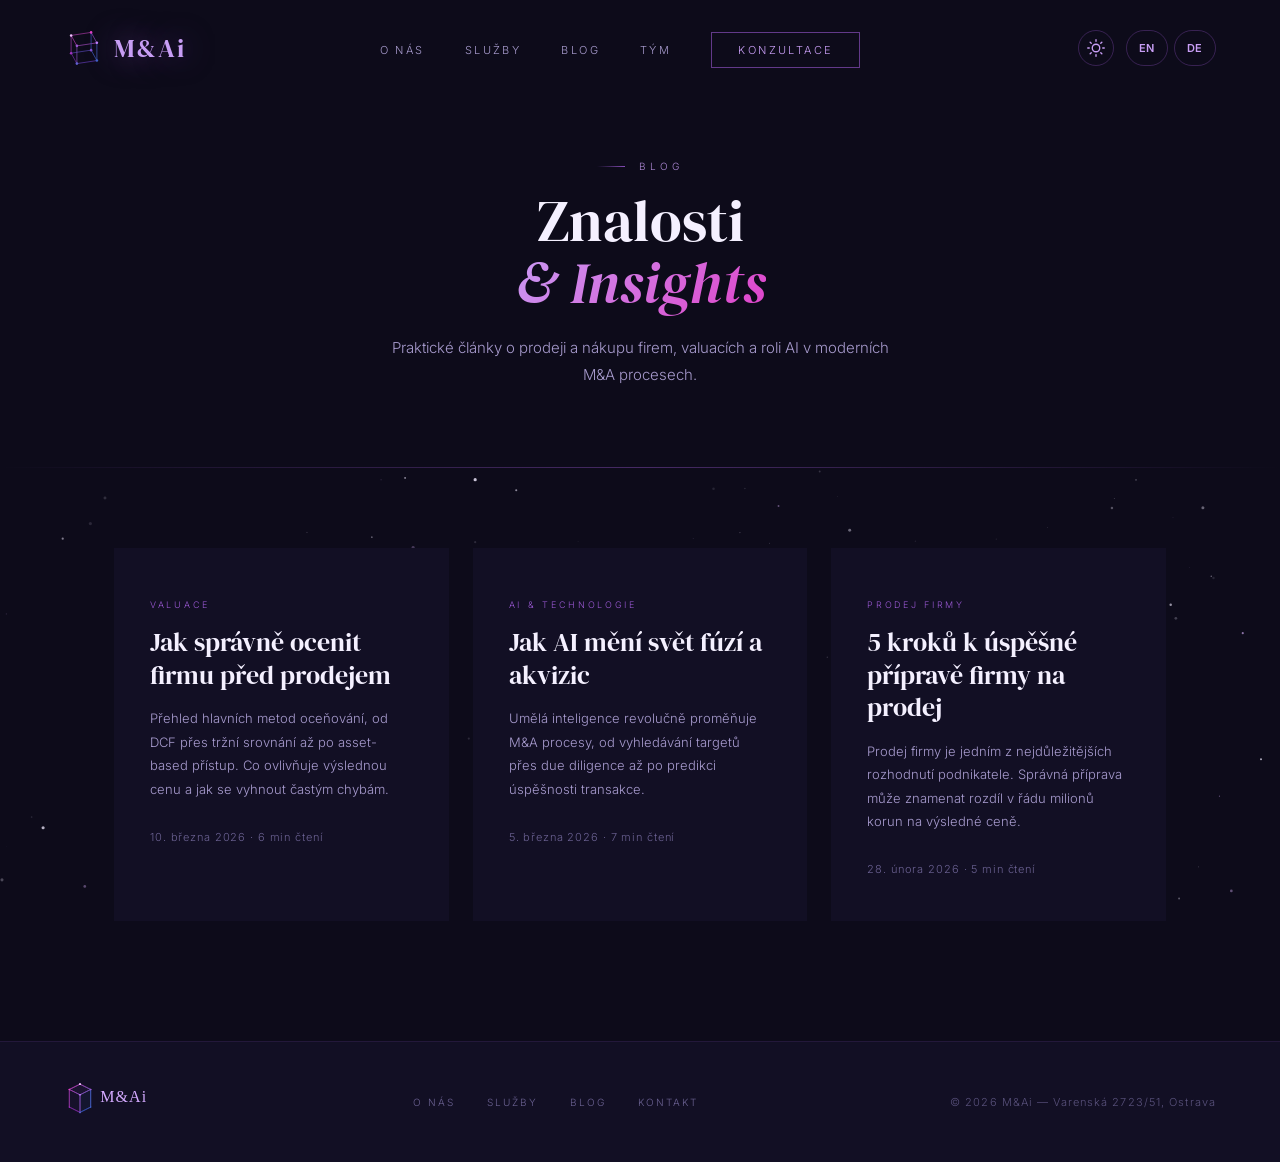
==== blog/index.html @ 6e6c09a4 "Replace fonts: DM Serif Display + Inter instead of Cormorant Garamond + Raleway More professional, c" ====
<!DOCTYPE html>
<html lang="cs">
<head>
<meta charset="UTF-8">
<meta name="viewport" content="width=device-width, initial-scale=1.0">
<title>Blog | M&Ai</title>
<meta name="description" content="Články o fúzích, akvizicích, oceňování firem a využití AI v M&A procesech.">
<link rel="preconnect" href="https://fonts.googleapis.com">
<link rel="preconnect" href="https://fonts.gstatic.com" crossorigin>
<link href="https://fonts.googleapis.com/css2?family=DM+Serif+Display:ital@0;1&family=Inter:wght@300;400;500;600&display=swap" rel="stylesheet">
<link rel="icon" href="../logo/mnai-logo-icon.svg" type="image/svg+xml">
<link rel="stylesheet" href="../css/style.css">
<link rel="stylesheet" href="../css/blog.css">
</head>
<body>

<canvas id="starfield"></canvas>

<!-- NAV -->
<nav id="nav" class="scrolled">
  <a href="../" class="nav-logo"><svg class="logo-cube-3d" width="40" height="40" viewBox="0 0 50 50"></svg><span class="logo-text">M&amp;Ai</span></a>
  <ul class="nav-links">
    <li><a href="../#o-nas">O nás</a></li>
    <li><a href="../#sluzby">Služby</a></li>
    <li><a href="./">Blog</a></li>
    <li><a href="../#tym">Tým</a></li>
    <li><a href="../#kontakt" class="nav-cta">Konzultace</a></li>
  </ul>
  <div class="nav-controls">
    <button class="theme-toggle" id="themeToggle" aria-label="Přepnout světlý/tmavý režim" title="Světlý/tmavý režim">
      <svg id="themeIcon" width="18" height="18" viewBox="0 0 24 24" fill="none" stroke="currentColor" stroke-width="1.8" stroke-linecap="round" stroke-linejoin="round">
        <circle cx="12" cy="12" r="5"/>
        <line x1="12" y1="1" x2="12" y2="3"/>
        <line x1="12" y1="21" x2="12" y2="23"/>
        <line x1="4.22" y1="4.22" x2="5.64" y2="5.64"/>
        <line x1="18.36" y1="18.36" x2="19.78" y2="19.78"/>
        <line x1="1" y1="12" x2="3" y2="12"/>
        <line x1="21" y1="12" x2="23" y2="12"/>
        <line x1="4.22" y1="19.78" x2="5.64" y2="18.36"/>
        <line x1="18.36" y1="5.64" x2="19.78" y2="4.22"/>
      </svg>
    </button>
    <div class="lang-group">
      <a href="../en/" class="lang-toggle" title="English version">EN</a>
      <a href="../de/" class="lang-toggle" title="Deutsche Version">DE</a>
    </div>
  </div>
</nav>

<!-- HERO -->
<section class="blog-hero">
  <div class="section-label" style="justify-content:center;">Blog</div>
  <h1 class="section-title">Znalosti<br><em>& Insights</em></h1>
  <p style="font-size:15px; color:var(--text-dim); margin-top:20px; max-width:500px; margin-left:auto; margin-right:auto; line-height:1.8;">Praktické články o prodeji a nákupu firem, valuacích a roli AI v moderních M&A procesech.</p>
</section>

<!-- ARTICLES GRID -->
<div class="blog-grid">

  <a href="jak-ocenit-firmu.html" class="blog-card">
    <span class="blog-card-tag">Valuace</span>
    <h2 class="blog-card-title">Jak správně ocenit firmu před prodejem</h2>
    <p class="blog-card-excerpt">Přehled hlavních metod oceňování, od DCF přes tržní srovnání až po asset-based přístup. Co ovlivňuje výslednou cenu a jak se vyhnout častým chybám.</p>
    <span class="blog-card-meta">10. března 2026 · 6 min čtení</span>
  </a>

  <a href="ai-v-mergery-a-akvizice.html" class="blog-card">
    <span class="blog-card-tag">AI & Technologie</span>
    <h2 class="blog-card-title">Jak AI mění svět fúzí a akvizic</h2>
    <p class="blog-card-excerpt">Umělá inteligence revolučně proměňuje M&A procesy, od vyhledávání targetů přes due diligence až po predikci úspěšnosti transakce.</p>
    <span class="blog-card-meta">5. března 2026 · 7 min čtení</span>
  </a>

  <a href="priprava-firmy-na-prodej.html" class="blog-card">
    <span class="blog-card-tag">Prodej firmy</span>
    <h2 class="blog-card-title">5 kroků k úspěšné přípravě firmy na prodej</h2>
    <p class="blog-card-excerpt">Prodej firmy je jedním z nejdůležitějších rozhodnutí podnikatele. Správná příprava může znamenat rozdíl v řádu milionů korun na výsledné ceně.</p>
    <span class="blog-card-meta">28. února 2026 · 5 min čtení</span>
  </a>

</div>

<!-- FOOTER -->
<footer>
  <div class="footer-logo"><img src="../logo/mnai-logo-horizontal.svg" alt="M&Ai" height="32"></div>
  <nav class="footer-links">
    <a href="../#o-nas">O nás</a>
    <a href="../#sluzby">Služby</a>
    <a href="./">Blog</a>
    <a href="../#kontakt">Kontakt</a>
  </nav>
  <p class="footer-copy">&copy; 2026 M&Ai — Varenská 2723/51, Ostrava</p>
</footer>

<script src="../js/main.js"></script>
</body>
</html>
---- css/style.css ----
:root {
  --purple-deep:    #0D0B1A;
  --purple-dark:    #120F24;
  --purple-mid:     #1E1640;
  --purple-glow:    #6B3FA0;
  --purple-bright:  #9B59D4;
  --purple-light:   #C89EF5;
  --nebula-pink:    #E040C8;
  --nebula-blue:    #4B8EF5;
  --star-white:     #F4F0FF;
  --text-dim:       rgba(210,195,255,0.78);
  --gold:           #C8A96E;
  --gold-light:     #E2C98A;
}

/* ===================== LIGHT THEME ===================== */
[data-theme="light"] {
  --purple-deep:    #F5F3FA;
  --purple-dark:    #EDE9F5;
  --purple-mid:     #E0D9EE;
  --purple-glow:    #7B4DB5;
  --purple-bright:  #9B59D4;
  --purple-light:   #6B3FA0;
  --nebula-pink:    #C030A8;
  --nebula-blue:    #3A7DE0;
  --star-white:     #1A1528;
  --text-dim:       rgba(30,22,64,0.78);
  --gold:           #A08040;
  --gold-light:     #C09850;
}

[data-theme="light"] #starfield { opacity: 0.08; }
[data-theme="light"] .nebula-hero { opacity: 0.3; }
[data-theme="light"] nav#nav.scrolled {
  background: rgba(245,243,250,0.92);
  border-bottom-color: rgba(155,89,212,0.15);
}
[data-theme="light"] .service-card { background: var(--purple-dark); }
[data-theme="light"] .service-card:hover { background: var(--purple-mid); }
[data-theme="light"] .team-card { background: var(--purple-dark); }
[data-theme="light"] .team-card:hover { background: var(--purple-mid); }
[data-theme="light"] .team-img { filter: none; }
[data-theme="light"] .client-name { color: rgba(30,22,64,0.3); }
[data-theme="light"] .faq-icon { border-color: rgba(107,63,160,0.3); }
[data-theme="light"] .btn-primary { color: #fff; }
[data-theme="light"] .hero-scroll { color: rgba(30,22,64,0.3); }

/* ===================== NAV CONTROLS ===================== */
.nav-controls {
  display: flex;
  align-items: center;
  gap: 12px;
  margin-left: 24px;
}

.theme-toggle, .lang-toggle {
  background: none;
  border: 1px solid rgba(155,89,212,0.3);
  color: var(--purple-light);
  width: 36px;
  height: 36px;
  display: flex;
  align-items: center;
  justify-content: center;
  cursor: pointer;
  border-radius: 50%;
  transition: all 0.3s;
  font-size: 16px;
  padding: 0;
}

.theme-toggle:hover, .lang-toggle:hover {
  background: rgba(155,89,212,0.15);
  border-color: var(--purple-bright);
}

.lang-toggle {
  font-size: 11px;
  font-weight: 600;
  font-family: 'Inter', sans-serif;
  letter-spacing: 0.05em;
  width: auto;
  padding: 0 12px;
  border-radius: 18px;
  text-decoration: none;
}

.lang-group {
  display: flex;
  gap: 6px;
}

* { margin: 0; padding: 0; box-sizing: border-box; }
html { scroll-behavior: smooth; }

body {
  background: var(--purple-deep);
  color: var(--star-white);
  font-family: 'Inter', sans-serif;
  font-weight: 300;
  overflow-x: hidden;
}

/* ===================== STARFIELD CANVAS ===================== */
#starfield {
  position: fixed;
  inset: 0;
  z-index: 0;
  pointer-events: none;
}

/* ===================== NEBULA BACKGROUNDS ===================== */
.nebula-hero {
  position: absolute;
  inset: 0;
  background:
    radial-gradient(ellipse 90% 70% at 65% 40%, rgba(107,63,160,0.35) 0%, transparent 60%),
    radial-gradient(ellipse 50% 50% at 80% 20%, rgba(75,142,245,0.15) 0%, transparent 50%),
    radial-gradient(ellipse 40% 60% at 10% 80%, rgba(224,64,200,0.12) 0%, transparent 55%),
    radial-gradient(ellipse 60% 40% at 30% 10%, rgba(155,89,212,0.1) 0%, transparent 50%);
  animation: nebulaPulse 12s ease-in-out infinite alternate;
}

@keyframes nebulaPulse {
  0%   { opacity: 0.8; transform: scale(1); }
  100% { opacity: 1;   transform: scale(1.04); }
}

/* ===================== NAV ===================== */
nav#nav {
  position: fixed;
  top: 0; width: 100%;
  z-index: 1000;
  padding: 28px 64px;
  display: flex;
  justify-content: space-between;
  align-items: center;
  transition: all 0.5s ease;
}

nav#nav.scrolled {
  background: rgba(13,11,26,0.88);
  backdrop-filter: blur(24px);
  padding: 16px 64px;
  border-bottom: 1px solid rgba(155,89,212,0.2);
}

.nav-logo {
  display: flex;
  align-items: center;
  gap: 10px;
  text-decoration: none;
}

.logo-text {
  font-family: 'DM Serif Display', serif;
  font-size: 26px;
  font-weight: 400;
  color: var(--purple-light);
  letter-spacing: 0.08em;
  text-shadow: 0 0 30px rgba(155,89,212,0.6);
}

.nav-links { display: flex; gap: 40px; list-style: none; }

.nav-links a {
  color: var(--text-dim);
  text-decoration: none;
  font-size: 11px;
  letter-spacing: 0.22em;
  text-transform: uppercase;
  transition: color 0.3s;
}

.nav-links a:hover { color: var(--purple-light); }

.nav-cta {
  border: 1px solid rgba(155,89,212,0.6) !important;
  color: var(--purple-light) !important;
  padding: 10px 26px !important;
  transition: all 0.3s ease !important;
}

.nav-cta:hover {
  background: rgba(155,89,212,0.2) !important;
  border-color: var(--purple-light) !important;
  box-shadow: 0 0 20px rgba(155,89,212,0.3) !important;
  color: var(--star-white) !important;
}

/* ===================== HERO ===================== */
.hero {
  min-height: 100vh;
  display: flex;
  align-items: center;
  justify-content: center;
  text-align: center;
  position: relative;
  overflow: hidden;
  padding: 0 64px;
  z-index: 1;
}

/* Orbiting ring */
.orbit-ring {
  position: absolute;
  border-radius: 50%;
  border: 1px solid rgba(155,89,212,0.15);
  animation: orbit 40s linear infinite;
  pointer-events: none;
}

.orbit-ring::after {
  content: '';
  position: absolute;
  width: 6px; height: 6px;
  background: var(--purple-bright);
  border-radius: 50%;
  box-shadow: 0 0 10px 3px rgba(155,89,212,0.8);
}

.ring-1 {
  width: 600px; height: 600px;
  top: calc(50% - 300px);
  right: -100px;
}

.ring-1::after { top: -3px; left: calc(50% - 3px); }

.ring-2 {
  width: 900px; height: 900px;
  top: calc(50% - 450px);
  right: -250px;
  animation-duration: 65s;
  animation-direction: reverse;
  border-color: rgba(75,142,245,0.08);
}

.ring-2::after {
  background: var(--nebula-blue);
  box-shadow: 0 0 10px 3px rgba(75,142,245,0.8);
  top: calc(50% - 3px);
  right: -3px;
  left: auto;
}

.ring-3 {
  width: 400px; height: 400px;
  top: calc(50% - 200px);
  right: 50px;
  animation-duration: 25s;
  border-color: rgba(224,64,200,0.1);
}

.ring-3::after {
  background: var(--nebula-pink);
  box-shadow: 0 0 8px 2px rgba(224,64,200,0.8);
  bottom: -3px;
  left: calc(50% - 3px);
  top: auto;
}

@keyframes orbit {
  from { transform: rotate(0deg); }
  to   { transform: rotate(360deg); }
}

.hero-content {
  position: relative;
  z-index: 2;
  max-width: 680px;
  animation: fadeUp 1s ease 0.3s both;
}

@keyframes fadeUp {
  from { opacity: 0; transform: translateY(32px); }
  to   { opacity: 1; transform: translateY(0); }
}

.hero-eyebrow {
  font-size: 10px;
  letter-spacing: 0.45em;
  text-transform: uppercase;
  color: var(--purple-light);
  margin-bottom: 32px;
  display: flex;
  align-items: center;
  justify-content: center;
  gap: 16px;
  opacity: 0.9;
}

.hero-title {
  font-family: 'DM Serif Display', serif;
  font-size: clamp(54px, 7.5vw, 100px);
  font-weight: 400;
  line-height: 0.95;
  letter-spacing: -0.01em;
  color: var(--star-white);
  margin-bottom: 20px;
}

.hero-title em {
  font-style: italic;
  background: linear-gradient(135deg, var(--purple-light), var(--nebula-pink));
  -webkit-background-clip: text;
  -webkit-text-fill-color: transparent;
  background-clip: text;
}

.hero-subtitle {
  font-family: 'DM Serif Display', serif;
  font-size: clamp(16px, 2vw, 22px);
  font-style: italic;
  font-weight: 400;
  color: var(--text-dim);
  margin-bottom: 52px;
}

.hero-actions { display: flex; gap: 24px; align-items: center; justify-content: center; }

.btn-primary {
  background: linear-gradient(135deg, var(--purple-glow), var(--nebula-pink) 150%);
  color: var(--star-white);
  padding: 16px 44px;
  font-family: 'Inter', sans-serif;
  font-size: 11px;
  font-weight: 600;
  letter-spacing: 0.25em;
  text-transform: uppercase;
  text-decoration: none;
  position: relative;
  transition: all 0.4s ease;
  box-shadow: 0 0 30px rgba(107,63,160,0.4);
}

.btn-primary:hover {
  box-shadow: 0 0 50px rgba(107,63,160,0.7);
  transform: translateY(-1px);
}

.btn-secondary {
  color: var(--text-dim);
  font-size: 11px;
  letter-spacing: 0.2em;
  text-transform: uppercase;
  text-decoration: none;
  display: flex;
  align-items: center;
  gap: 12px;
  transition: color 0.3s;
}

.btn-secondary::after {
  content: '\2192';
  font-size: 16px;
  transition: transform 0.3s;
}

.btn-secondary:hover { color: var(--purple-light); }
.btn-secondary:hover::after { transform: translateX(4px); }

.hero-scroll {
  position: absolute;
  bottom: 40px; left: 50%;
  transform: translateX(-50%);
  display: flex;
  align-items: center;
  gap: 14px;
  font-size: 10px;
  letter-spacing: 0.3em;
  text-transform: uppercase;
  color: rgba(196,180,255,0.3);
  animation: fadeUp 1s ease 1.2s both;
}

.scroll-line {
  width: 48px; height: 1px;
  background: rgba(155,89,212,0.3);
  position: relative; overflow: hidden;
}

.scroll-line::after {
  content: '';
  position: absolute;
  top: 0; left: -100%;
  width: 100%; height: 100%;
  background: var(--purple-bright);
  animation: scrollLine 2.5s ease 2s infinite;
}

@keyframes scrollLine {
  0%   { left: -100%; }
  50%  { left: 0; }
  100% { left: 100%; }
}

/* ===================== INTRO ===================== */
.intro {
  padding: 100px 64px;
  background: linear-gradient(180deg, var(--purple-dark) 0%, var(--purple-deep) 100%);
  border-top: 1px solid rgba(155,89,212,0.15);
  border-bottom: 1px solid rgba(155,89,212,0.1);
  position: relative;
  z-index: 1;
}

.intro::before {
  content: '';
  position: absolute;
  top: -1px; left: 0; right: 0;
  height: 1px;
  background: linear-gradient(90deg, transparent, rgba(155,89,212,0.6), transparent);
}

.intro-inner {
  max-width: 1180px;
  margin: 0 auto;
  display: grid;
  grid-template-columns: 1fr 1fr;
  gap: 80px;
  align-items: center;
}

.tagline {
  font-family: 'DM Serif Display', serif;
  font-size: 34px;
  font-style: italic;
  font-weight: 400;
  line-height: 1.3;
  background: linear-gradient(135deg, var(--purple-light), var(--star-white));
  -webkit-background-clip: text;
  -webkit-text-fill-color: transparent;
  background-clip: text;
}

.intro-text p {
  font-size: 15px;
  line-height: 1.9;
  color: var(--text-dim);
  margin-bottom: 16px;
}

/* ===================== SECTION LABELS ===================== */
.section-label {
  font-size: 10px;
  letter-spacing: 0.42em;
  text-transform: uppercase;
  color: var(--purple-light);
  margin-bottom: 18px;
  display: flex;
  align-items: center;
  gap: 14px;
  opacity: 0.85;
}

.section-label::before {
  content: '';
  display: block;
  width: 28px; height: 1px;
  background: linear-gradient(90deg, transparent, var(--purple-bright));
}

.section-title {
  font-family: 'DM Serif Display', serif;
  font-size: clamp(34px, 4.5vw, 58px);
  font-weight: 400;
  line-height: 1.08;
  color: var(--star-white);
  margin-bottom: 16px;
}

.section-title em {
  font-style: italic;
  background: linear-gradient(135deg, var(--purple-light), var(--nebula-pink));
  -webkit-background-clip: text;
  -webkit-text-fill-color: transparent;
  background-clip: text;
}

/* ===================== SERVICES ===================== */
.services-wrap {
  padding: 120px 64px;
  background: var(--purple-deep);
  position: relative;
  z-index: 1;
}

.services-wrap::before {
  content: '';
  position: absolute;
  inset: 0;
  background: radial-gradient(ellipse 60% 50% at 50% 50%, rgba(107,63,160,0.07) 0%, transparent 70%);
  pointer-events: none;
}

.services-header { max-width: 1180px; margin: 0 auto 56px; }

.services-grid {
  display: grid;
  grid-template-columns: repeat(2, 1fr);
  gap: 1px;
  background: rgba(155,89,212,0.12);
  max-width: 1180px;
  margin: 0 auto;
}

.service-card {
  background: var(--purple-dark);
  padding: 52px 48px;
  position: relative;
  overflow: hidden;
  transition: background 0.4s;
  cursor: default;
}

.service-card::after {
  content: '';
  position: absolute;
  bottom: 0; left: 0;
  width: 0; height: 2px;
  background: linear-gradient(90deg, var(--purple-glow), var(--nebula-pink));
  transition: width 0.5s ease;
}

.service-card:hover { background: var(--purple-mid); }
.service-card:hover::after { width: 100%; }

.service-glow {
  position: absolute;
  width: 200px; height: 200px;
  border-radius: 50%;
  background: radial-gradient(circle, rgba(107,63,160,0.12) 0%, transparent 70%);
  top: -60px; right: -60px;
  transition: opacity 0.4s;
  opacity: 0;
}

.service-card:hover .service-glow { opacity: 1; }

.service-num {
  font-family: 'DM Serif Display', serif;
  font-size: 80px;
  font-weight: 400;
  color: rgba(155,89,212,0.06);
  position: absolute;
  top: 12px; right: 20px;
  line-height: 1;
  transition: color 0.4s;
}

.service-card:hover .service-num { color: rgba(155,89,212,0.13); }

.service-icon-wrap {
  width: 44px; height: 44px;
  margin-bottom: 28px;
  position: relative;
}

.service-icon-wrap svg { opacity: 0.7; }

.service-title {
  font-family: 'DM Serif Display', serif;
  font-size: 30px;
  font-weight: 400;
  color: var(--star-white);
  margin-bottom: 14px;
}

.service-text {
  font-size: 13px;
  line-height: 1.85;
  color: var(--text-dim);
}

/* ===================== CLIENTS ===================== */
.clients-section {
  padding: 72px 0;
  background: var(--purple-dark);
  border-top: 1px solid rgba(155,89,212,0.1);
  border-bottom: 1px solid rgba(155,89,212,0.1);
  overflow: hidden;
  position: relative;
  z-index: 1;
}

.clients-label {
  text-align: center;
  font-size: 10px;
  letter-spacing: 0.42em;
  text-transform: uppercase;
  color: rgba(196,180,255,0.55);
  margin-bottom: 44px;
}

.clients-wrapper {
  overflow: hidden;
  mask-image: linear-gradient(90deg, transparent, black 12%, black 88%, transparent);
}

.clients-track {
  display: flex;
  gap: 56px;
  align-items: center;
  animation: marquee 28s linear infinite;
  width: max-content;
}

@keyframes marquee {
  from { transform: translateX(0); }
  to   { transform: translateX(-50%); }
}

.client-name {
  font-family: 'DM Serif Display', serif;
  font-size: 20px;
  font-weight: 400;
  color: rgba(196,180,255,0.4);
  white-space: nowrap;
  transition: color 0.3s;
  letter-spacing: 0.04em;
}

.client-dot {
  width: 4px; height: 4px;
  background: rgba(155,89,212,0.25);
  border-radius: 50%;
  flex-shrink: 0;
}

/* ===================== TEAM ===================== */
.team-section {
  padding: 120px 64px;
  background: var(--purple-deep);
  position: relative;
  z-index: 1;
}

.team-section::before {
  content: '';
  position: absolute;
  top: 0; left: 0; right: 0;
  height: 1px;
  background: linear-gradient(90deg, transparent, rgba(155,89,212,0.4), transparent);
}

.team-inner { max-width: 1180px; margin: 0 auto; }

.team-grid {
  display: grid;
  grid-template-columns: repeat(3, 1fr);
  gap: 1px;
  background: rgba(155,89,212,0.1);
  margin-top: 56px;
}

.team-card {
  background: var(--purple-dark);
  padding: 40px;
  position: relative;
  overflow: hidden;
  transition: background 0.3s;
}

.team-card:hover { background: var(--purple-mid); }

.team-card::before {
  content: '';
  position: absolute;
  top: 0; left: 0;
  width: 100%; height: 2px;
  background: linear-gradient(90deg, var(--purple-glow), transparent);
  opacity: 0;
  transition: opacity 0.4s;
}

.team-card:hover::before { opacity: 1; }

.team-img {
  width: 120px; height: 120px;
  border-radius: 50%;
  object-fit: cover;
  object-position: center 20%;
  margin-bottom: 20px;
  border: 1px solid rgba(155,89,212,0.4);
  filter: grayscale(20%);
}

.team-name {
  font-family: 'DM Serif Display', serif;
  font-size: 23px;
  font-weight: 400;
  color: var(--star-white);
  margin-bottom: 10px;
}

.team-bio {
  font-size: 12px;
  line-height: 1.75;
  color: var(--text-dim);
}

/* ===================== BLOG PREVIEW ===================== */
.blog-section {
  padding: 120px 64px;
  background: var(--purple-dark);
  border-top: 1px solid rgba(155,89,212,0.1);
  position: relative;
  z-index: 1;
}

.blog-inner { max-width: 1180px; margin: 0 auto; }

.blog-preview-grid {
  display: grid;
  grid-template-columns: repeat(3, 1fr);
  gap: 24px;
  margin-top: 56px;
}

.blog-preview-card {
  background: var(--purple-deep);
  padding: 36px 32px;
  text-decoration: none;
  color: inherit;
  position: relative;
  overflow: hidden;
  transition: background 0.3s, transform 0.3s;
  display: flex;
  flex-direction: column;
  border: 1px solid rgba(155,89,212,0.08);
}

.blog-preview-card:hover {
  background: var(--purple-mid);
  transform: translateY(-3px);
}

.blog-preview-tag {
  font-size: 9px;
  letter-spacing: 0.3em;
  text-transform: uppercase;
  color: var(--purple-bright);
  margin-bottom: 16px;
}

.blog-preview-title {
  font-family: 'DM Serif Display', serif;
  font-size: 22px;
  font-weight: 400;
  color: var(--star-white);
  margin-bottom: 12px;
  line-height: 1.3;
}

.blog-preview-excerpt {
  font-size: 13px;
  line-height: 1.75;
  color: var(--text-dim);
  flex: 1;
}

.blog-preview-meta {
  font-size: 11px;
  color: rgba(155,89,212,0.5);
  margin-top: 20px;
}

.blog-all-link {
  display: inline-block;
  margin-top: 40px;
  color: var(--purple-light);
  font-size: 11px;
  letter-spacing: 0.2em;
  text-transform: uppercase;
  text-decoration: none;
  transition: color 0.3s;
}

.blog-all-link:hover { color: var(--purple-bright); }

.blog-all-link::after {
  content: ' \2192';
  font-size: 14px;
  transition: transform 0.3s;
}

/* ===================== FAQ ===================== */
.faq-section {
  padding: 120px 64px;
  background: var(--purple-dark);
  border-top: 1px solid rgba(155,89,212,0.1);
  position: relative;
  z-index: 1;
}

.faq-inner { max-width: 900px; margin: 0 auto; }

.faq-item {
  border-bottom: 1px solid rgba(155,89,212,0.15);
  padding: 32px 0;
  cursor: pointer;
}

.faq-q {
  display: flex;
  justify-content: space-between;
  align-items: center;
  gap: 20px;
  font-family: 'DM Serif Display', serif;
  font-size: 23px;
  font-weight: 400;
  color: var(--star-white);
  transition: color 0.3s;
}

.faq-item:hover .faq-q { color: var(--purple-light); }

.faq-icon {
  width: 30px; height: 30px;
  border: 1px solid rgba(155,89,212,0.35);
  display: flex;
  align-items: center;
  justify-content: center;
  font-size: 18px;
  color: var(--purple-light);
  flex-shrink: 0;
  transition: all 0.35s;
}

.faq-item.open .faq-icon {
  background: var(--purple-glow);
  border-color: var(--purple-glow);
  color: var(--star-white);
  transform: rotate(45deg);
  box-shadow: 0 0 16px rgba(107,63,160,0.6);
}

.faq-a {
  font-size: 14px;
  line-height: 1.85;
  color: var(--text-dim);
  max-height: 0;
  overflow: hidden;
  transition: max-height 0.45s ease, padding 0.45s ease;
}

.faq-item.open .faq-a {
  max-height: 200px;
  padding-top: 20px;
}

/* ===================== CONTACT ===================== */
.contact-section {
  padding: 130px 64px;
  background: var(--purple-deep);
  text-align: center;
  position: relative;
  z-index: 1;
  overflow: hidden;
}

.contact-nebula {
  position: absolute;
  inset: 0;
  background:
    radial-gradient(ellipse 70% 60% at 50% 50%, rgba(107,63,160,0.15) 0%, transparent 70%),
    radial-gradient(ellipse 30% 40% at 20% 30%, rgba(75,142,245,0.08) 0%, transparent 50%),
    radial-gradient(ellipse 30% 40% at 80% 70%, rgba(224,64,200,0.08) 0%, transparent 50%);
  pointer-events: none;
}

.contact-inner {
  max-width: 700px;
  margin: 0 auto;
  position: relative;
  z-index: 1;
}

.contact-big {
  font-family: 'DM Serif Display', serif;
  font-size: clamp(44px, 6.5vw, 82px);
  font-weight: 400;
  line-height: 0.98;
  margin-bottom: 32px;
  color: var(--star-white);
}

.contact-big em {
  font-style: italic;
  display: block;
  background: linear-gradient(135deg, var(--purple-light), var(--nebula-pink));
  -webkit-background-clip: text;
  -webkit-text-fill-color: transparent;
  background-clip: text;
}

.contact-info {
  display: flex;
  justify-content: center;
  gap: 48px;
  margin-top: 52px;
  flex-wrap: wrap;
}

.contact-item a {
  color: var(--text-dim);
  text-decoration: none;
  font-size: 13px;
  letter-spacing: 0.1em;
  transition: color 0.3s;
}

.contact-item a:hover { color: var(--purple-light); }

/* ===================== FOOTER ===================== */
footer {
  background: var(--purple-dark);
  border-top: 1px solid rgba(155,89,212,0.12);
  padding: 40px 64px;
  display: flex;
  justify-content: space-between;
  align-items: center;
  flex-wrap: wrap;
  gap: 16px;
  position: relative;
  z-index: 1;
}

.footer-logo {
  font-family: 'DM Serif Display', serif;
  font-size: 24px;
  font-weight: 400;
  color: var(--purple-light);
  text-shadow: 0 0 20px rgba(155,89,212,0.5);
}

.footer-copy {
  font-size: 11px;
  color: rgba(196,180,255,0.4);
  letter-spacing: 0.1em;
}

.footer-links { display: flex; gap: 32px; }

.footer-links a {
  font-size: 10px;
  letter-spacing: 0.2em;
  text-transform: uppercase;
  color: rgba(196,180,255,0.5);
  text-decoration: none;
  transition: color 0.3s;
}

.footer-links a:hover { color: var(--purple-light); }

/* ===================== REVEALS ===================== */
.reveal {
  opacity: 0;
  transform: translateY(28px);
  transition: opacity 0.7s ease, transform 0.7s ease;
}

.reveal.visible { opacity: 1; transform: none; }

/* ===================== RESPONSIVE ===================== */
@media (max-width: 900px) {
  nav#nav, .hero, .intro, .services-wrap, .team-section, .blog-section, .faq-section, .contact-section, footer {
    padding-left: 24px;
    padding-right: 24px;
  }
  nav#nav { padding: 20px 24px; }
  nav#nav.scrolled { padding: 12px 24px; }
  .nav-links { display: none; }
  .hero-title { font-size: 52px; }
  .intro-inner { grid-template-columns: 1fr; gap: 40px; }
  .services-grid { grid-template-columns: 1fr; }
  .team-grid { grid-template-columns: 1fr 1fr; }
  footer { flex-direction: column; text-align: center; }
  .footer-links { justify-content: center; }
  .hero-scroll { left: 24px; }
  .ring-1, .ring-2, .ring-3 { opacity: 0.5; }
  .blog-preview-grid { grid-template-columns: 1fr; }
  .nav-controls { margin-left: 12px; gap: 8px; }
}
---- css/blog.css ----
/* ===================== BLOG LISTING ===================== */
.blog-hero {
  padding: 160px 64px 80px;
  background: var(--purple-deep);
  position: relative;
  z-index: 1;
  text-align: center;
}

.blog-hero::after {
  content: '';
  position: absolute;
  bottom: 0; left: 0; right: 0;
  height: 1px;
  background: linear-gradient(90deg, transparent, rgba(155,89,212,0.4), transparent);
}

.blog-grid {
  max-width: 1180px;
  margin: 0 auto;
  padding: 80px 64px 120px;
  display: grid;
  grid-template-columns: repeat(3, 1fr);
  gap: 24px;
  position: relative;
  z-index: 1;
}

.blog-card {
  background: var(--purple-dark);
  padding: 44px 36px;
  position: relative;
  overflow: hidden;
  transition: background 0.4s;
  text-decoration: none;
  display: block;
}

.blog-card::after {
  content: '';
  position: absolute;
  bottom: 0; left: 0;
  width: 0; height: 2px;
  background: linear-gradient(90deg, var(--purple-glow), var(--nebula-pink));
  transition: width 0.5s ease;
}

.blog-card:hover { background: var(--purple-mid); }
.blog-card:hover::after { width: 100%; }

.blog-card-tag {
  font-size: 9px;
  letter-spacing: 0.3em;
  text-transform: uppercase;
  color: var(--purple-bright);
  margin-bottom: 16px;
  display: inline-block;
}

.blog-card-title {
  font-family: 'DM Serif Display', serif;
  font-size: 26px;
  font-weight: 400;
  color: var(--star-white);
  line-height: 1.25;
  margin-bottom: 16px;
  transition: color 0.3s;
}

.blog-card:hover .blog-card-title { color: var(--purple-light); }

.blog-card-excerpt {
  font-size: 13px;
  line-height: 1.8;
  color: var(--text-dim);
  margin-bottom: 24px;
}

.blog-card-meta {
  font-size: 11px;
  color: rgba(196,180,255,0.5);
  letter-spacing: 0.08em;
}

/* ===================== ARTICLE ===================== */
.article-hero {
  padding: 160px 64px 60px;
  background: var(--purple-deep);
  position: relative;
  z-index: 1;
  text-align: center;
}

.article-hero::after {
  content: '';
  position: absolute;
  bottom: 0; left: 0; right: 0;
  height: 1px;
  background: linear-gradient(90deg, transparent, rgba(155,89,212,0.4), transparent);
}

.article-tag {
  font-size: 10px;
  letter-spacing: 0.4em;
  text-transform: uppercase;
  color: var(--purple-bright);
  margin-bottom: 24px;
  display: inline-block;
}

.article-title {
  font-family: 'DM Serif Display', serif;
  font-size: clamp(32px, 4.5vw, 52px);
  font-weight: 400;
  line-height: 1.12;
  color: var(--star-white);
  max-width: 800px;
  margin: 0 auto 24px;
}

.article-meta {
  font-size: 12px;
  color: rgba(196,180,255,0.55);
  letter-spacing: 0.1em;
}

.article-body {
  max-width: 720px;
  margin: 0 auto;
  padding: 64px;
  position: relative;
  z-index: 1;
}

.article-body h2 {
  font-family: 'DM Serif Display', serif;
  font-size: 32px;
  font-weight: 400;
  color: var(--star-white);
  margin: 48px 0 20px;
  line-height: 1.2;
}

.article-body h3 {
  font-family: 'DM Serif Display', serif;
  font-size: 24px;
  font-weight: 400;
  color: var(--purple-light);
  margin: 36px 0 16px;
  line-height: 1.3;
}

.article-body p {
  font-size: 15px;
  line-height: 1.9;
  color: var(--text-dim);
  margin-bottom: 20px;
}

.article-body ul, .article-body ol {
  padding-left: 24px;
  margin-bottom: 20px;
}

.article-body li {
  font-size: 15px;
  line-height: 1.9;
  color: var(--text-dim);
  margin-bottom: 8px;
}

.article-body strong {
  color: var(--star-white);
  font-weight: 500;
}

.article-body blockquote {
  border-left: 2px solid var(--purple-glow);
  padding: 16px 0 16px 28px;
  margin: 32px 0;
}

.article-body blockquote p {
  font-family: 'DM Serif Display', serif;
  font-size: 22px;
  font-style: italic;
  color: var(--purple-light);
  line-height: 1.5;
}

.article-back {
  display: inline-flex;
  align-items: center;
  gap: 10px;
  color: var(--text-dim);
  text-decoration: none;
  font-size: 11px;
  letter-spacing: 0.2em;
  text-transform: uppercase;
  transition: color 0.3s;
  margin-top: 48px;
}

.article-back::before {
  content: '\2190';
  font-size: 16px;
}

.article-back:hover { color: var(--purple-light); }

.article-cta {
  text-align: center;
  padding: 80px 64px;
  background: var(--purple-dark);
  border-top: 1px solid rgba(155,89,212,0.1);
  position: relative;
  z-index: 1;
}

.article-cta p {
  font-family: 'DM Serif Display', serif;
  font-size: 26px;
  font-weight: 400;
  color: var(--star-white);
  margin-bottom: 28px;
}

/* ===================== RESPONSIVE ===================== */
@media (max-width: 900px) {
  .blog-hero, .article-hero, .article-body, .article-cta {
    padding-left: 24px;
    padding-right: 24px;
  }
  .blog-grid {
    grid-template-columns: 1fr;
    padding-left: 24px;
    padding-right: 24px;
  }
  .article-title { font-size: 32px; }
}
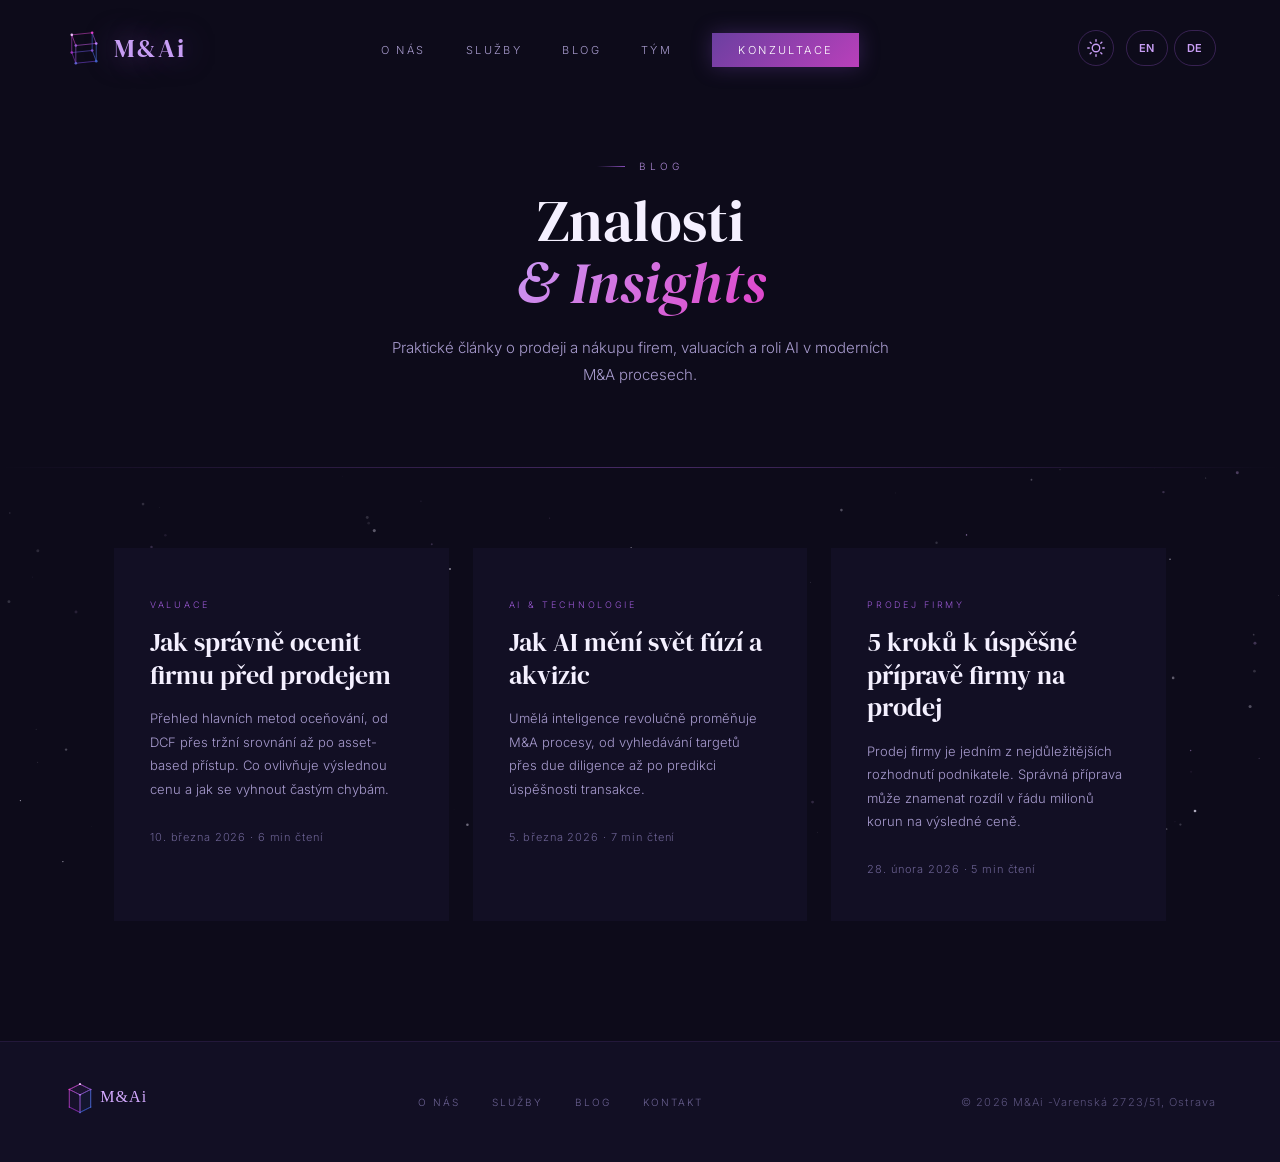
==== commit 3e51dcb7: "Remove em dashes from all public-facing pages Co-Authored-By: Claude Opus 4.6 (1M context) <noreply@" ====
--- a/blog/index.html
+++ b/blog/index.html
@@ -89,7 +89,7 @@
     <a href="./">Blog</a>
     <a href="../#kontakt">Kontakt</a>
   </nav>
-  <p class="footer-copy">&copy; 2026 M&Ai — Varenská 2723/51, Ostrava</p>
+  <p class="footer-copy">&copy; 2026 M&Ai -Varenská 2723/51, Ostrava</p>
 </footer>
 
 <script src="../js/main.js"></script>
--- a/css/style.css
+++ b/css/style.css
@@ -175,17 +175,18 @@
 .nav-links a:hover { color: var(--purple-light); }
 
 .nav-cta {
-  border: 1px solid rgba(155,89,212,0.6) !important;
-  color: var(--purple-light) !important;
+  background: linear-gradient(135deg, var(--purple-glow), var(--nebula-pink) 150%) !important;
+  border: none !important;
+  color: #fff !important;
   padding: 10px 26px !important;
   transition: all 0.3s ease !important;
+  box-shadow: 0 0 20px rgba(107,63,160,0.4);
 }
 
 .nav-cta:hover {
-  background: rgba(155,89,212,0.2) !important;
-  border-color: var(--purple-light) !important;
-  box-shadow: 0 0 20px rgba(155,89,212,0.3) !important;
-  color: var(--star-white) !important;
+  box-shadow: 0 0 30px rgba(107,63,160,0.7), 0 0 60px rgba(224,64,200,0.2) !important;
+  transform: translateY(-1px);
+  color: #fff !important;
 }
 
 /* ===================== HERO ===================== */
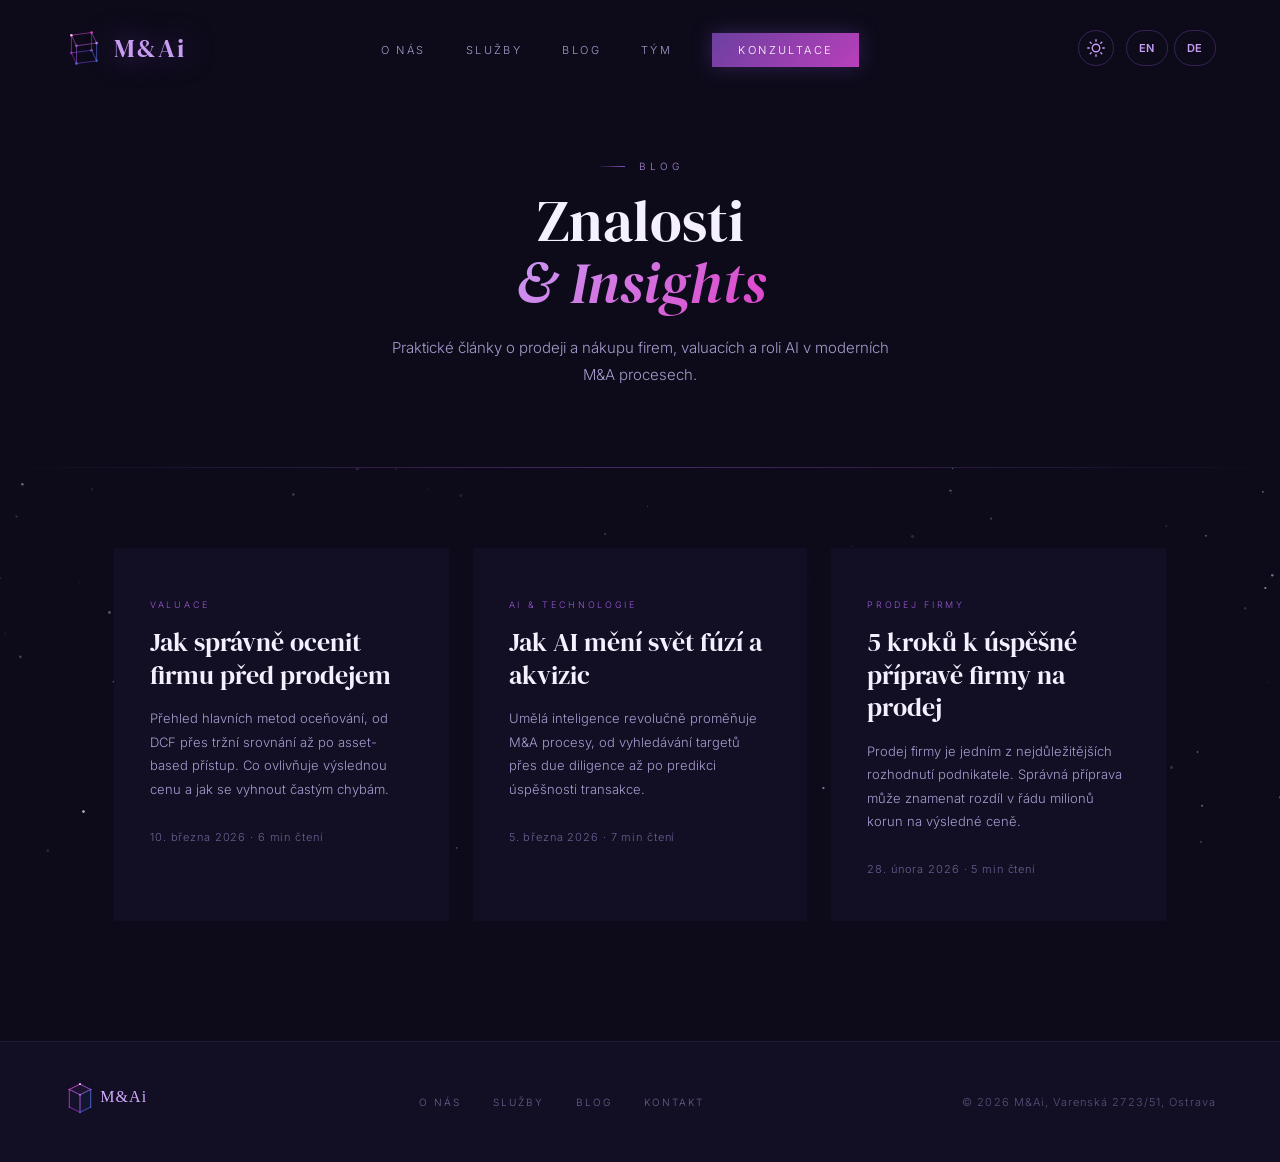
==== commit 90befbf2: "Replace all dashes with commas, colons and other punctuation Co-Authored-By: Claude Opus 4.6 (1M con" ====
--- a/blog/index.html
+++ b/blog/index.html
@@ -89,7 +89,7 @@
     <a href="./">Blog</a>
     <a href="../#kontakt">Kontakt</a>
   </nav>
-  <p class="footer-copy">&copy; 2026 M&Ai -Varenská 2723/51, Ostrava</p>
+  <p class="footer-copy">&copy; 2026 M&Ai, Varenská 2723/51, Ostrava</p>
 </footer>
 
 <script src="../js/main.js"></script>
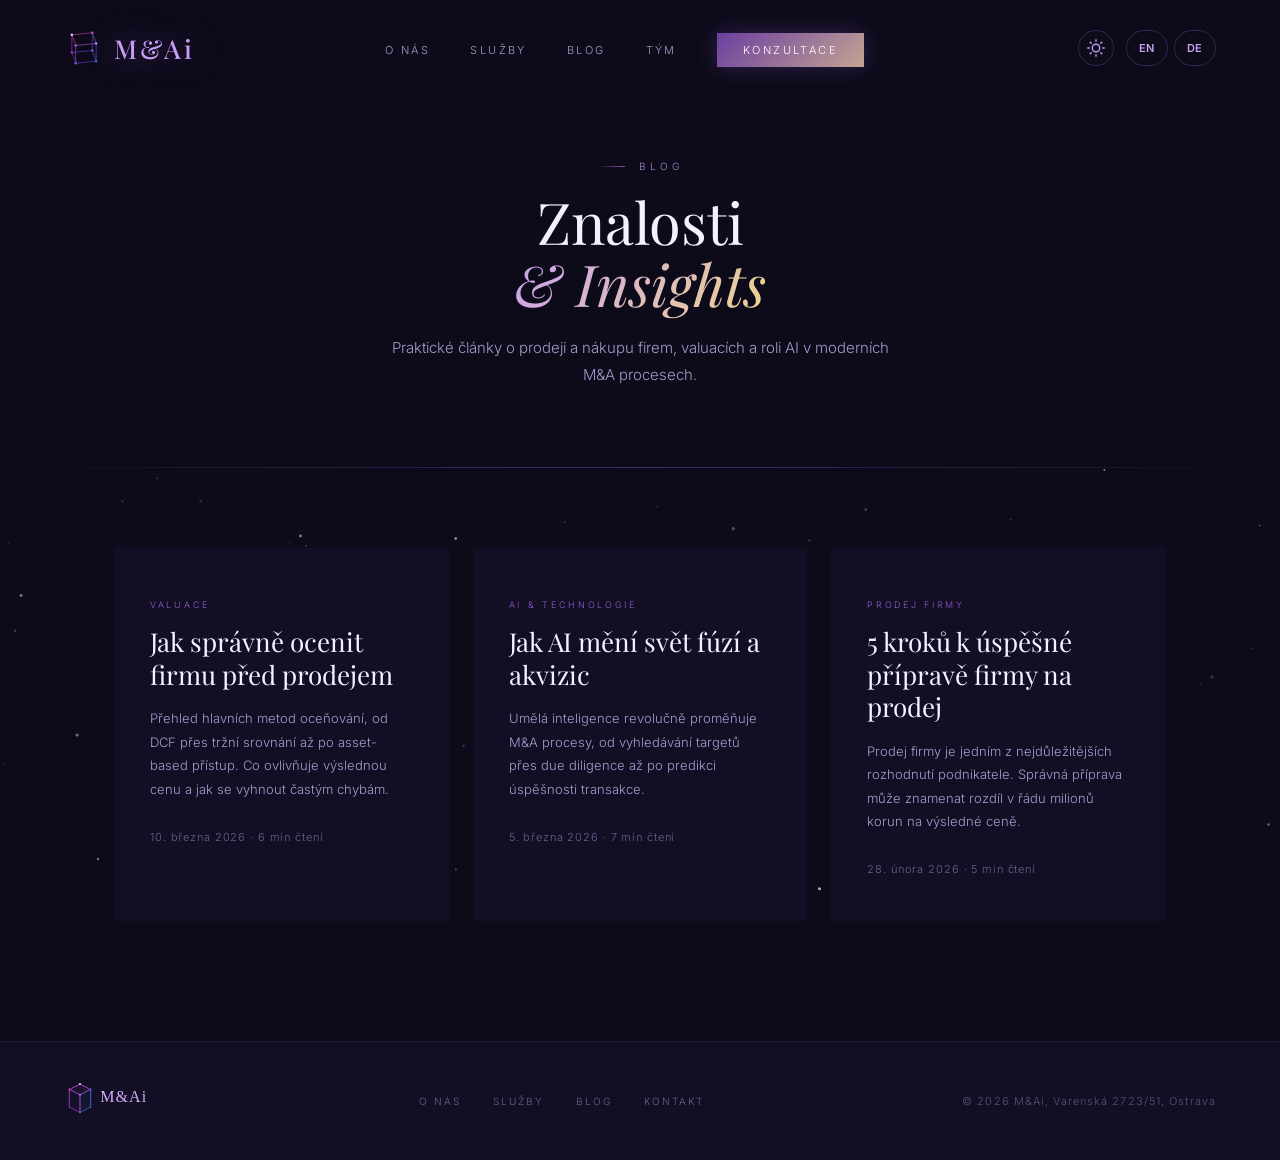
==== commit 3535ef07: "Rebrand: Playfair Display + gold accent for luxury M&A feel - Swap DM Serif Display for Playfair Dis" ====
--- a/blog/index.html
+++ b/blog/index.html
@@ -7,7 +7,7 @@
 <meta name="description" content="Články o fúzích, akvizicích, oceňování firem a využití AI v M&A procesech.">
 <link rel="preconnect" href="https://fonts.googleapis.com">
 <link rel="preconnect" href="https://fonts.gstatic.com" crossorigin>
-<link href="https://fonts.googleapis.com/css2?family=DM+Serif+Display:ital@0;1&family=Inter:wght@300;400;500;600&display=swap" rel="stylesheet">
+<link href="https://fonts.googleapis.com/css2?family=Playfair+Display:ital,wght@0,400;0,500;0,600;1,400&family=Inter:wght@200;300;400;500;600&display=swap" rel="stylesheet">
 <link rel="icon" href="../logo/mnai-logo-icon.svg" type="image/svg+xml">
 <link rel="stylesheet" href="../css/style.css">
 <link rel="stylesheet" href="../css/blog.css">
--- a/css/style.css
+++ b/css/style.css
@@ -5,12 +5,13 @@
   --purple-glow:    #6B3FA0;
   --purple-bright:  #9B59D4;
   --purple-light:   #C89EF5;
-  --nebula-pink:    #E040C8;
+  --nebula-pink:    #F0D58C;
   --nebula-blue:    #4B8EF5;
   --star-white:     #F4F0FF;
   --text-dim:       rgba(210,195,255,0.78);
-  --gold:           #C8A96E;
-  --gold-light:     #E2C98A;
+  --gold:           #D4B36A;
+  --gold-light:     #F0D58C;
+  --gold-bright:    #F5DFA0;
 }
 
 /* ===================== LIGHT THEME ===================== */
@@ -21,12 +22,13 @@
   --purple-glow:    #7B4DB5;
   --purple-bright:  #9B59D4;
   --purple-light:   #6B3FA0;
-  --nebula-pink:    #C030A8;
+  --nebula-pink:    #B8932E;
   --nebula-blue:    #3A7DE0;
   --star-white:     #1A1528;
   --text-dim:       rgba(30,22,64,0.78);
-  --gold:           #A08040;
-  --gold-light:     #C09850;
+  --gold:           #9A7A28;
+  --gold-light:     #B8932E;
+  --gold-bright:    #C9A23A;
 }
 
 [data-theme="light"] #starfield { opacity: 0.08; }
@@ -153,11 +155,11 @@
 }
 
 .logo-text {
-  font-family: 'DM Serif Display', serif;
+  font-family: 'Playfair Display', serif;
   font-size: 26px;
-  font-weight: 400;
+  font-weight: 500;
   color: var(--purple-light);
-  letter-spacing: 0.08em;
+  letter-spacing: 0.12em;
   text-shadow: 0 0 30px rgba(155,89,212,0.6);
 }
 
@@ -292,7 +294,7 @@
 }
 
 .hero-title {
-  font-family: 'DM Serif Display', serif;
+  font-family: 'Playfair Display', serif;
   font-size: clamp(54px, 7.5vw, 100px);
   font-weight: 400;
   line-height: 0.95;
@@ -310,7 +312,7 @@
 }
 
 .hero-subtitle {
-  font-family: 'DM Serif Display', serif;
+  font-family: 'Playfair Display', serif;
   font-size: clamp(16px, 2vw, 22px);
   font-style: italic;
   font-weight: 400;
@@ -424,7 +426,7 @@
 }
 
 .tagline {
-  font-family: 'DM Serif Display', serif;
+  font-family: 'Playfair Display', serif;
   font-size: 34px;
   font-style: italic;
   font-weight: 400;
@@ -463,7 +465,7 @@
 }
 
 .section-title {
-  font-family: 'DM Serif Display', serif;
+  font-family: 'Playfair Display', serif;
   font-size: clamp(34px, 4.5vw, 58px);
   font-weight: 400;
   line-height: 1.08;
@@ -540,7 +542,7 @@
 .service-card:hover .service-glow { opacity: 1; }
 
 .service-num {
-  font-family: 'DM Serif Display', serif;
+  font-family: 'Playfair Display', serif;
   font-size: 80px;
   font-weight: 400;
   color: rgba(155,89,212,0.06);
@@ -561,7 +563,7 @@
 .service-icon-wrap svg { opacity: 0.7; }
 
 .service-title {
-  font-family: 'DM Serif Display', serif;
+  font-family: 'Playfair Display', serif;
   font-size: 30px;
   font-weight: 400;
   color: var(--star-white);
@@ -613,7 +615,7 @@
 }
 
 .client-name {
-  font-family: 'DM Serif Display', serif;
+  font-family: 'Playfair Display', serif;
   font-size: 20px;
   font-weight: 400;
   color: rgba(196,180,255,0.4);
@@ -688,7 +690,7 @@
 }
 
 .team-name {
-  font-family: 'DM Serif Display', serif;
+  font-family: 'Playfair Display', serif;
   font-size: 23px;
   font-weight: 400;
   color: var(--star-white);
@@ -746,7 +748,7 @@
 }
 
 .blog-preview-title {
-  font-family: 'DM Serif Display', serif;
+  font-family: 'Playfair Display', serif;
   font-size: 22px;
   font-weight: 400;
   color: var(--star-white);
@@ -808,7 +810,7 @@
   justify-content: space-between;
   align-items: center;
   gap: 20px;
-  font-family: 'DM Serif Display', serif;
+  font-family: 'Playfair Display', serif;
   font-size: 23px;
   font-weight: 400;
   color: var(--star-white);
@@ -879,7 +881,7 @@
 }
 
 .contact-big {
-  font-family: 'DM Serif Display', serif;
+  font-family: 'Playfair Display', serif;
   font-size: clamp(44px, 6.5vw, 82px);
   font-weight: 400;
   line-height: 0.98;
@@ -929,7 +931,7 @@
 }
 
 .footer-logo {
-  font-family: 'DM Serif Display', serif;
+  font-family: 'Playfair Display', serif;
   font-size: 24px;
   font-weight: 400;
   color: var(--purple-light);
--- a/css/blog.css
+++ b/css/blog.css
@@ -58,7 +58,7 @@
 }
 
 .blog-card-title {
-  font-family: 'DM Serif Display', serif;
+  font-family: 'Playfair Display', serif;
   font-size: 26px;
   font-weight: 400;
   color: var(--star-white);
@@ -109,7 +109,7 @@
 }
 
 .article-title {
-  font-family: 'DM Serif Display', serif;
+  font-family: 'Playfair Display', serif;
   font-size: clamp(32px, 4.5vw, 52px);
   font-weight: 400;
   line-height: 1.12;
@@ -133,7 +133,7 @@
 }
 
 .article-body h2 {
-  font-family: 'DM Serif Display', serif;
+  font-family: 'Playfair Display', serif;
   font-size: 32px;
   font-weight: 400;
   color: var(--star-white);
@@ -142,7 +142,7 @@
 }
 
 .article-body h3 {
-  font-family: 'DM Serif Display', serif;
+  font-family: 'Playfair Display', serif;
   font-size: 24px;
   font-weight: 400;
   color: var(--purple-light);
@@ -181,7 +181,7 @@
 }
 
 .article-body blockquote p {
-  font-family: 'DM Serif Display', serif;
+  font-family: 'Playfair Display', serif;
   font-size: 22px;
   font-style: italic;
   color: var(--purple-light);
@@ -218,7 +218,7 @@
 }
 
 .article-cta p {
-  font-family: 'DM Serif Display', serif;
+  font-family: 'Playfair Display', serif;
   font-size: 26px;
   font-weight: 400;
   color: var(--star-white);
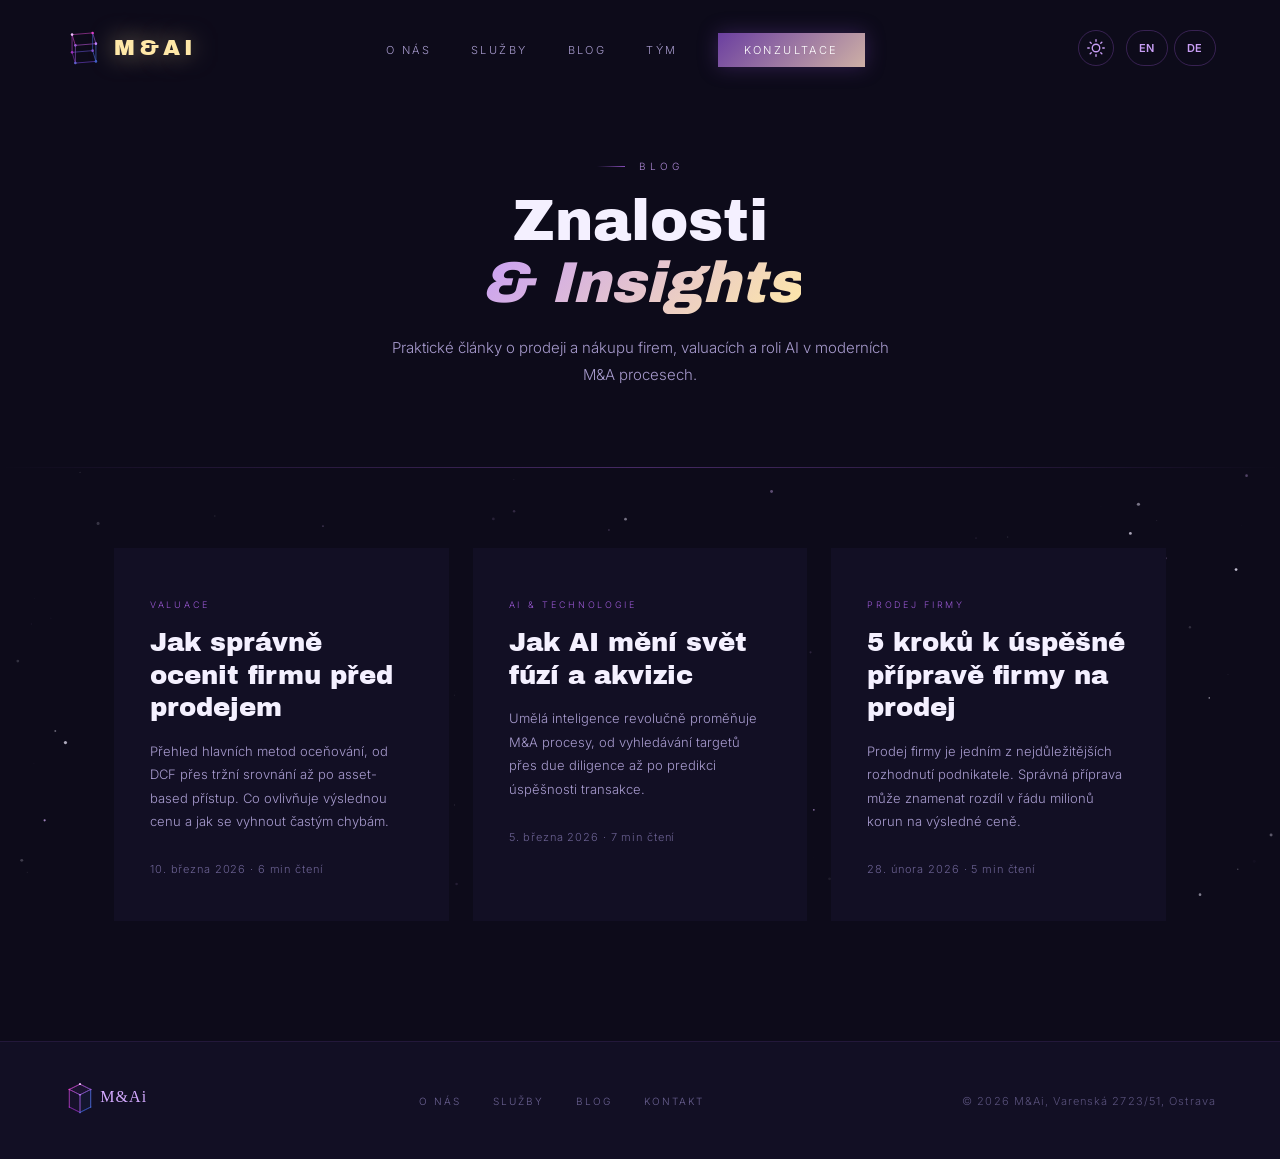
==== commit c3bafe10: "Rebrand v2: Archivo Black + champagne glow gold - Swap Playfair Display for Archivo Black (industria" ====
--- a/blog/index.html
+++ b/blog/index.html
@@ -7,7 +7,7 @@
 <meta name="description" content="Články o fúzích, akvizicích, oceňování firem a využití AI v M&A procesech.">
 <link rel="preconnect" href="https://fonts.googleapis.com">
 <link rel="preconnect" href="https://fonts.gstatic.com" crossorigin>
-<link href="https://fonts.googleapis.com/css2?family=Playfair+Display:ital,wght@0,400;0,500;0,600;1,400&family=Inter:wght@200;300;400;500;600&display=swap" rel="stylesheet">
+<link href="https://fonts.googleapis.com/css2?family=Archivo+Black&family=Inter:wght@200;300;400;500;600&display=swap" rel="stylesheet">
 <link rel="icon" href="../logo/mnai-logo-icon.svg" type="image/svg+xml">
 <link rel="stylesheet" href="../css/style.css">
 <link rel="stylesheet" href="../css/blog.css">
--- a/css/style.css
+++ b/css/style.css
@@ -5,13 +5,14 @@
   --purple-glow:    #6B3FA0;
   --purple-bright:  #9B59D4;
   --purple-light:   #C89EF5;
-  --nebula-pink:    #F0D58C;
+  --nebula-pink:    #FFE8A8;
   --nebula-blue:    #4B8EF5;
   --star-white:     #F4F0FF;
   --text-dim:       rgba(210,195,255,0.78);
-  --gold:           #D4B36A;
-  --gold-light:     #F0D58C;
-  --gold-bright:    #F5DFA0;
+  --gold:           #FFE8A8;
+  --gold-light:     #FFF1C2;
+  --gold-bright:    #FFE8A8;
+  --gold-glow:      rgba(255,232,168,0.55);
 }
 
 /* ===================== LIGHT THEME ===================== */
@@ -22,13 +23,14 @@
   --purple-glow:    #7B4DB5;
   --purple-bright:  #9B59D4;
   --purple-light:   #6B3FA0;
-  --nebula-pink:    #B8932E;
+  --nebula-pink:    #C9A23A;
   --nebula-blue:    #3A7DE0;
   --star-white:     #1A1528;
   --text-dim:       rgba(30,22,64,0.78);
-  --gold:           #9A7A28;
-  --gold-light:     #B8932E;
-  --gold-bright:    #C9A23A;
+  --gold:           #B8932E;
+  --gold-light:     #C9A23A;
+  --gold-bright:    #D9B548;
+  --gold-glow:      rgba(184,147,46,0.4);
 }
 
 [data-theme="light"] #starfield { opacity: 0.08; }
@@ -155,12 +157,13 @@
 }
 
 .logo-text {
-  font-family: 'Playfair Display', serif;
-  font-size: 26px;
-  font-weight: 500;
-  color: var(--purple-light);
-  letter-spacing: 0.12em;
-  text-shadow: 0 0 30px rgba(155,89,212,0.6);
+  font-family: 'Archivo Black', sans-serif;
+  font-size: 22px;
+  font-weight: 400;
+  color: var(--gold);
+  letter-spacing: 0.18em;
+  text-transform: uppercase;
+  text-shadow: 0 0 24px var(--gold-glow);
 }
 
 .nav-links { display: flex; gap: 40px; list-style: none; }
@@ -294,7 +297,7 @@
 }
 
 .hero-title {
-  font-family: 'Playfair Display', serif;
+  font-family: 'Archivo Black', sans-serif;
   font-size: clamp(54px, 7.5vw, 100px);
   font-weight: 400;
   line-height: 0.95;
@@ -312,7 +315,7 @@
 }
 
 .hero-subtitle {
-  font-family: 'Playfair Display', serif;
+  font-family: 'Archivo Black', sans-serif;
   font-size: clamp(16px, 2vw, 22px);
   font-style: italic;
   font-weight: 400;
@@ -426,7 +429,7 @@
 }
 
 .tagline {
-  font-family: 'Playfair Display', serif;
+  font-family: 'Archivo Black', sans-serif;
   font-size: 34px;
   font-style: italic;
   font-weight: 400;
@@ -465,7 +468,7 @@
 }
 
 .section-title {
-  font-family: 'Playfair Display', serif;
+  font-family: 'Archivo Black', sans-serif;
   font-size: clamp(34px, 4.5vw, 58px);
   font-weight: 400;
   line-height: 1.08;
@@ -542,7 +545,7 @@
 .service-card:hover .service-glow { opacity: 1; }
 
 .service-num {
-  font-family: 'Playfair Display', serif;
+  font-family: 'Archivo Black', sans-serif;
   font-size: 80px;
   font-weight: 400;
   color: rgba(155,89,212,0.06);
@@ -563,7 +566,7 @@
 .service-icon-wrap svg { opacity: 0.7; }
 
 .service-title {
-  font-family: 'Playfair Display', serif;
+  font-family: 'Archivo Black', sans-serif;
   font-size: 30px;
   font-weight: 400;
   color: var(--star-white);
@@ -615,7 +618,7 @@
 }
 
 .client-name {
-  font-family: 'Playfair Display', serif;
+  font-family: 'Archivo Black', sans-serif;
   font-size: 20px;
   font-weight: 400;
   color: rgba(196,180,255,0.4);
@@ -690,7 +693,7 @@
 }
 
 .team-name {
-  font-family: 'Playfair Display', serif;
+  font-family: 'Archivo Black', sans-serif;
   font-size: 23px;
   font-weight: 400;
   color: var(--star-white);
@@ -748,7 +751,7 @@
 }
 
 .blog-preview-title {
-  font-family: 'Playfair Display', serif;
+  font-family: 'Archivo Black', sans-serif;
   font-size: 22px;
   font-weight: 400;
   color: var(--star-white);
@@ -810,7 +813,7 @@
   justify-content: space-between;
   align-items: center;
   gap: 20px;
-  font-family: 'Playfair Display', serif;
+  font-family: 'Archivo Black', sans-serif;
   font-size: 23px;
   font-weight: 400;
   color: var(--star-white);
@@ -881,7 +884,7 @@
 }
 
 .contact-big {
-  font-family: 'Playfair Display', serif;
+  font-family: 'Archivo Black', sans-serif;
   font-size: clamp(44px, 6.5vw, 82px);
   font-weight: 400;
   line-height: 0.98;
@@ -931,7 +934,7 @@
 }
 
 .footer-logo {
-  font-family: 'Playfair Display', serif;
+  font-family: 'Archivo Black', sans-serif;
   font-size: 24px;
   font-weight: 400;
   color: var(--purple-light);
--- a/css/blog.css
+++ b/css/blog.css
@@ -58,7 +58,7 @@
 }
 
 .blog-card-title {
-  font-family: 'Playfair Display', serif;
+  font-family: 'Archivo Black', sans-serif;
   font-size: 26px;
   font-weight: 400;
   color: var(--star-white);
@@ -109,7 +109,7 @@
 }
 
 .article-title {
-  font-family: 'Playfair Display', serif;
+  font-family: 'Archivo Black', sans-serif;
   font-size: clamp(32px, 4.5vw, 52px);
   font-weight: 400;
   line-height: 1.12;
@@ -133,7 +133,7 @@
 }
 
 .article-body h2 {
-  font-family: 'Playfair Display', serif;
+  font-family: 'Archivo Black', sans-serif;
   font-size: 32px;
   font-weight: 400;
   color: var(--star-white);
@@ -142,7 +142,7 @@
 }
 
 .article-body h3 {
-  font-family: 'Playfair Display', serif;
+  font-family: 'Archivo Black', sans-serif;
   font-size: 24px;
   font-weight: 400;
   color: var(--purple-light);
@@ -181,7 +181,7 @@
 }
 
 .article-body blockquote p {
-  font-family: 'Playfair Display', serif;
+  font-family: 'Archivo Black', sans-serif;
   font-size: 22px;
   font-style: italic;
   color: var(--purple-light);
@@ -218,7 +218,7 @@
 }
 
 .article-cta p {
-  font-family: 'Playfair Display', serif;
+  font-family: 'Archivo Black', sans-serif;
   font-size: 26px;
   font-weight: 400;
   color: var(--star-white);
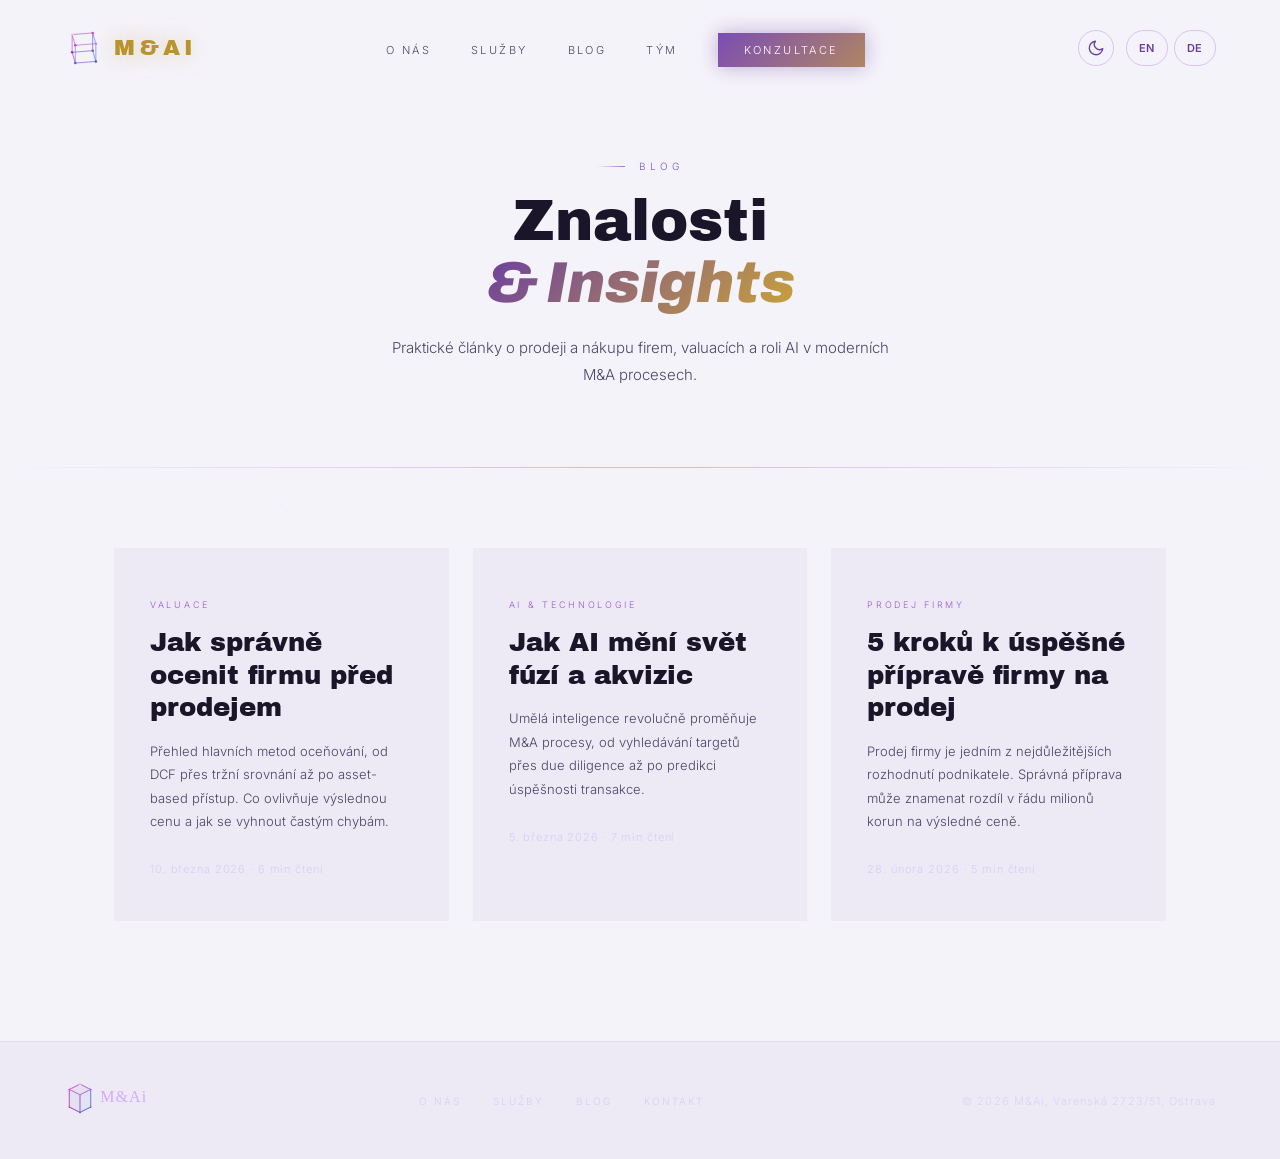
==== commit 787df63d: "Use real Archivo italic for gradient text instead of synthesized italic Root cause: 'Archivo Black' " ====
--- a/blog/index.html
+++ b/blog/index.html
@@ -7,7 +7,7 @@
 <meta name="description" content="Články o fúzích, akvizicích, oceňování firem a využití AI v M&A procesech.">
 <link rel="preconnect" href="https://fonts.googleapis.com">
 <link rel="preconnect" href="https://fonts.gstatic.com" crossorigin>
-<link href="https://fonts.googleapis.com/css2?family=Archivo+Black&family=Inter:wght@200;300;400;500;600&display=swap" rel="stylesheet">
+<link href="https://fonts.googleapis.com/css2?family=Archivo+Black&family=Archivo:ital,wght@1,900&family=Inter:wght@200;300;400;500;600&display=swap" rel="stylesheet">
 <link rel="icon" href="../logo/mnai-logo-icon.svg" type="image/svg+xml">
 <link rel="stylesheet" href="../css/style.css">
 <link rel="stylesheet" href="../css/blog.css">
--- a/css/style.css
+++ b/css/style.css
@@ -307,6 +307,8 @@
 }
 
 .hero-title em {
+  font-family: 'Archivo', sans-serif;
+  font-weight: 900;
   font-style: italic;
   background: linear-gradient(135deg, var(--purple-light), var(--nebula-pink));
   -webkit-background-clip: text;
@@ -429,10 +431,10 @@
 }
 
 .tagline {
-  font-family: 'Archivo Black', sans-serif;
+  font-family: 'Archivo', sans-serif;
   font-size: 34px;
   font-style: italic;
-  font-weight: 400;
+  font-weight: 900;
   line-height: 1.3;
   background: linear-gradient(135deg, var(--purple-light), var(--star-white));
   -webkit-background-clip: text;
@@ -477,6 +479,8 @@
 }
 
 .section-title em {
+  font-family: 'Archivo', sans-serif;
+  font-weight: 900;
   font-style: italic;
   background: linear-gradient(135deg, var(--purple-light), var(--nebula-pink));
   -webkit-background-clip: text;
@@ -893,6 +897,8 @@
 }
 
 .contact-big em {
+  font-family: 'Archivo', sans-serif;
+  font-weight: 900;
   font-style: italic;
   display: block;
   background: linear-gradient(135deg, var(--purple-light), var(--nebula-pink));
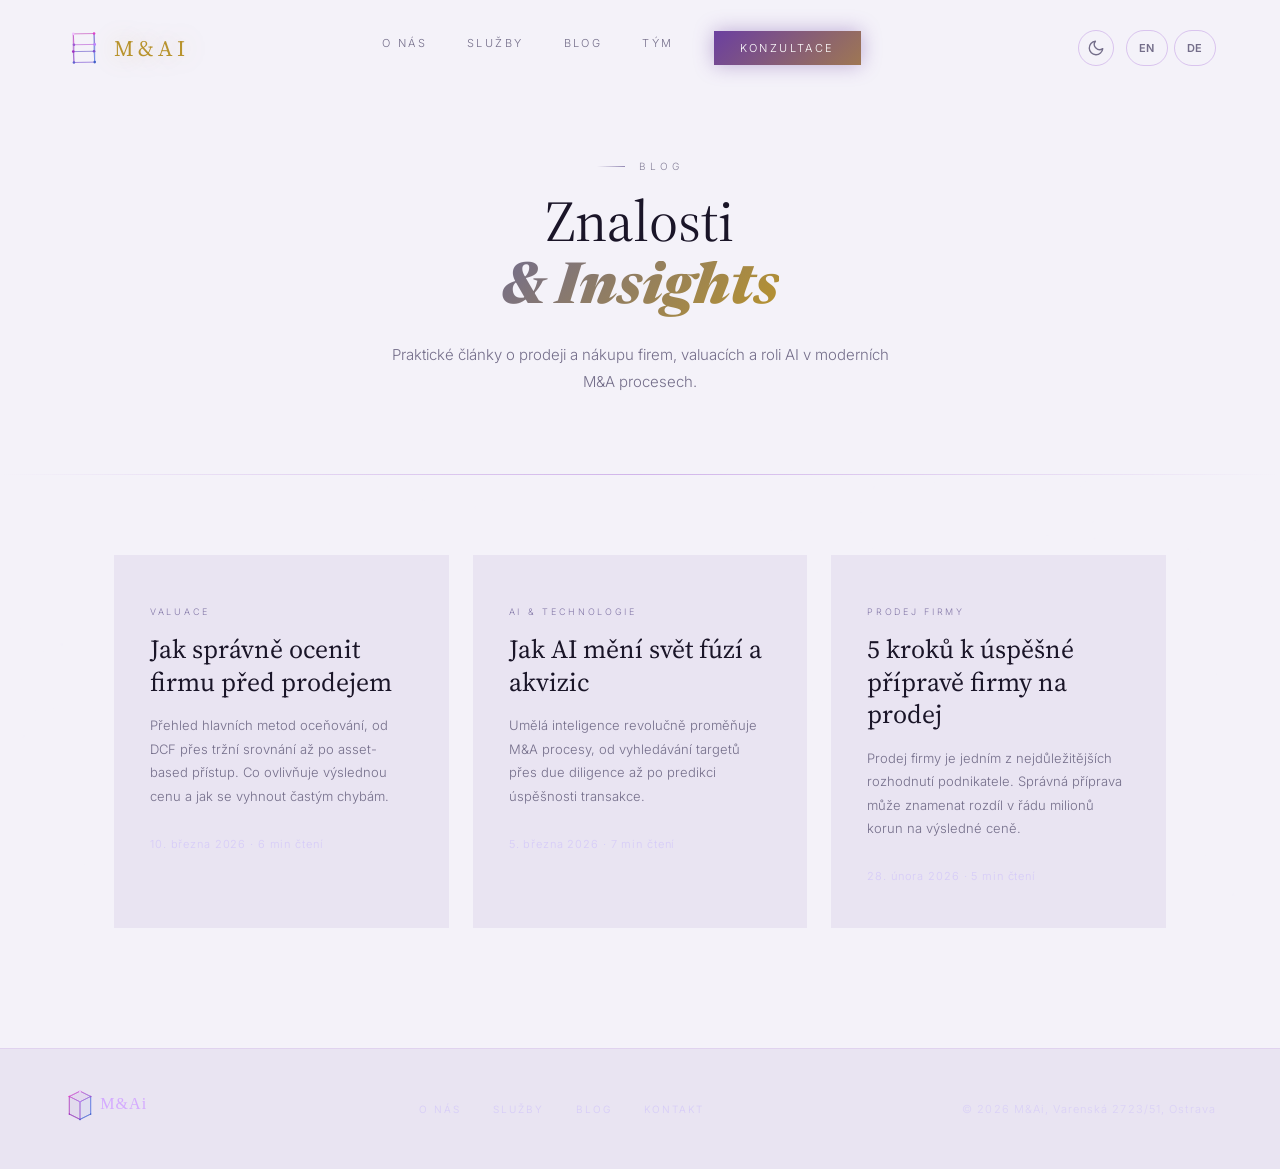
==== commit 267340c4: "Sjednocení webu se sazbou oceňovací zprávy Web, portál a zpráva mají působit jako jedna firma. Palet" ====
--- a/blog/index.html
+++ b/blog/index.html
@@ -7,7 +7,7 @@
 <meta name="description" content="Články o fúzích, akvizicích, oceňování firem a využití AI v M&A procesech.">
 <link rel="preconnect" href="https://fonts.googleapis.com">
 <link rel="preconnect" href="https://fonts.gstatic.com" crossorigin>
-<link href="https://fonts.googleapis.com/css2?family=Archivo+Black&family=Archivo:ital,wght@1,900&family=Inter:wght@200;300;400;500;600&display=swap" rel="stylesheet">
+<link href="https://fonts.googleapis.com/css2?family=Inter:wght@300;400;500;600&family=Newsreader:ital,opsz,wght@0,6..72,300;0,6..72,400;1,6..72,300&family=Source+Serif+4:opsz,wght@8..60,300;8..60,400;8..60,600&display=swap" rel="stylesheet">
 <link rel="icon" href="../logo/mnai-logo-icon.svg" type="image/svg+xml">
 <link rel="stylesheet" href="../css/style.css">
 <link rel="stylesheet" href="../css/blog.css">
--- a/css/style.css
+++ b/css/style.css
@@ -1,36 +1,40 @@
 :root {
-  --purple-deep:    #0D0B1A;
-  --purple-dark:    #120F24;
-  --purple-mid:     #1E1640;
+  /* Paleta odměřená ze Skinners_Oceneni_MAi_v3, titulní strana zprávy. */
+  --purple-deep:    #17112F;
+  --purple-dark:    #1D163F;
+  --purple-mid:     #2A2154;
   --purple-glow:    #6B3FA0;
-  --purple-bright:  #9B59D4;
+  --purple-bright:  #8478A8;
   --purple-light:   #C89EF5;
   --nebula-pink:    #FFE8A8;
   --nebula-blue:    #4B8EF5;
   --star-white:     #F4F0FF;
-  --text-dim:       rgba(210,195,255,0.78);
-  --gold:           #FFE8A8;
-  --gold-light:     #FFF1C2;
+  --text-dim:       rgba(244,240,255,0.72);
+  --gold:           #C8A13A;
+  --gold-light:     #FFE8A8;
   --gold-bright:    #FFE8A8;
-  --gold-glow:      rgba(255,232,168,0.55);
+  --gold-glow:      rgba(200,161,58,0.45);
+  --serif:          'Source Serif 4', Georgia, serif;
+  --serif-text:     'Newsreader', Georgia, serif;
 }
 
 /* ===================== LIGHT THEME ===================== */
 [data-theme="light"] {
-  --purple-deep:    #F5F3FA;
-  --purple-dark:    #EDE9F5;
-  --purple-mid:     #E0D9EE;
-  --purple-glow:    #7B4DB5;
-  --purple-bright:  #9B59D4;
-  --purple-light:   #6B3FA0;
-  --nebula-pink:    #C9A23A;
+  /* Paleta vnitřních stran zprávy. */
+  --purple-deep:    #F4F2F9;
+  --purple-dark:    #E9E4F2;
+  --purple-mid:     #D8CFE8;
+  --purple-glow:    #6B3FA0;
+  --purple-bright:  #8478A8;
+  --purple-light:   #746E8A;
+  --nebula-pink:    #B8932D;
   --nebula-blue:    #3A7DE0;
   --star-white:     #1A1528;
-  --text-dim:       rgba(30,22,64,0.78);
-  --gold:           #B8932E;
-  --gold-light:     #C9A23A;
-  --gold-bright:    #D9B548;
-  --gold-glow:      rgba(184,147,46,0.4);
+  --text-dim:       #746E8A;
+  --gold:           #B8932D;
+  --gold-light:     #C8A13A;
+  --gold-bright:    #C8A13A;
+  --gold-glow:      rgba(184,147,45,0.35);
 }
 
 [data-theme="light"] #starfield { opacity: 0.08; }
@@ -157,7 +161,8 @@
 }
 
 .logo-text {
-  font-family: 'Archivo Black', sans-serif;
+  font-family: var(--serif);
+  font-weight: 600;
   font-size: 22px;
   font-weight: 400;
   color: var(--gold);
@@ -175,11 +180,14 @@
   letter-spacing: 0.22em;
   text-transform: uppercase;
   transition: color 0.3s;
+  white-space: nowrap;
 }
 
 .nav-links a:hover { color: var(--purple-light); }
 
 .nav-cta {
+  display: inline-block;
+  white-space: nowrap;
   background: linear-gradient(135deg, var(--purple-glow), var(--nebula-pink) 150%) !important;
   border: none !important;
   color: #fff !important;
@@ -297,7 +305,8 @@
 }
 
 .hero-title {
-  font-family: 'Archivo Black', sans-serif;
+  font-family: var(--serif);
+  font-weight: 600;
   font-size: clamp(54px, 7.5vw, 100px);
   font-weight: 400;
   line-height: 0.95;
@@ -307,9 +316,12 @@
 }
 
 .hero-title em {
-  font-family: 'Archivo', sans-serif;
-  font-weight: 900;
+  font-family: var(--serif-text);
+  font-weight: 400;
   font-style: italic;
+  /* Kurzíva přesahuje účaří vpravo, bez odsazení ji ořízne background-clip. */
+  display: inline-block;
+  padding-right: 0.06em;
   background: linear-gradient(135deg, var(--purple-light), var(--nebula-pink));
   -webkit-background-clip: text;
   -webkit-text-fill-color: transparent;
@@ -317,7 +329,8 @@
 }
 
 .hero-subtitle {
-  font-family: 'Archivo Black', sans-serif;
+  font-family: var(--serif);
+  font-weight: 600;
   font-size: clamp(16px, 2vw, 22px);
   font-style: italic;
   font-weight: 400;
@@ -431,7 +444,7 @@
 }
 
 .tagline {
-  font-family: 'Archivo', sans-serif;
+  font-family: var(--serif-text);
   font-size: 34px;
   font-style: italic;
   font-weight: 900;
@@ -470,7 +483,8 @@
 }
 
 .section-title {
-  font-family: 'Archivo Black', sans-serif;
+  font-family: var(--serif);
+  font-weight: 600;
   font-size: clamp(34px, 4.5vw, 58px);
   font-weight: 400;
   line-height: 1.08;
@@ -479,7 +493,7 @@
 }
 
 .section-title em {
-  font-family: 'Archivo', sans-serif;
+  font-family: var(--serif-text);
   font-weight: 900;
   font-style: italic;
   background: linear-gradient(135deg, var(--purple-light), var(--nebula-pink));
@@ -549,7 +563,8 @@
 .service-card:hover .service-glow { opacity: 1; }
 
 .service-num {
-  font-family: 'Archivo Black', sans-serif;
+  font-family: var(--serif);
+  font-weight: 600;
   font-size: 80px;
   font-weight: 400;
   color: rgba(155,89,212,0.06);
@@ -570,7 +585,8 @@
 .service-icon-wrap svg { opacity: 0.7; }
 
 .service-title {
-  font-family: 'Archivo Black', sans-serif;
+  font-family: var(--serif);
+  font-weight: 600;
   font-size: 30px;
   font-weight: 400;
   color: var(--star-white);
@@ -622,7 +638,8 @@
 }
 
 .client-name {
-  font-family: 'Archivo Black', sans-serif;
+  font-family: var(--serif);
+  font-weight: 600;
   font-size: 20px;
   font-weight: 400;
   color: rgba(196,180,255,0.4);
@@ -697,7 +714,8 @@
 }
 
 .team-name {
-  font-family: 'Archivo Black', sans-serif;
+  font-family: var(--serif);
+  font-weight: 600;
   font-size: 23px;
   font-weight: 400;
   color: var(--star-white);
@@ -755,7 +773,8 @@
 }
 
 .blog-preview-title {
-  font-family: 'Archivo Black', sans-serif;
+  font-family: var(--serif);
+  font-weight: 600;
   font-size: 22px;
   font-weight: 400;
   color: var(--star-white);
@@ -817,7 +836,8 @@
   justify-content: space-between;
   align-items: center;
   gap: 20px;
-  font-family: 'Archivo Black', sans-serif;
+  font-family: var(--serif);
+  font-weight: 600;
   font-size: 23px;
   font-weight: 400;
   color: var(--star-white);
@@ -888,7 +908,8 @@
 }
 
 .contact-big {
-  font-family: 'Archivo Black', sans-serif;
+  font-family: var(--serif);
+  font-weight: 600;
   font-size: clamp(44px, 6.5vw, 82px);
   font-weight: 400;
   line-height: 0.98;
@@ -897,7 +918,7 @@
 }
 
 .contact-big em {
-  font-family: 'Archivo', sans-serif;
+  font-family: var(--serif-text);
   font-weight: 900;
   font-style: italic;
   display: block;
@@ -940,7 +961,8 @@
 }
 
 .footer-logo {
-  font-family: 'Archivo Black', sans-serif;
+  font-family: var(--serif);
+  font-weight: 600;
   font-size: 24px;
   font-weight: 400;
   color: var(--purple-light);
@@ -976,6 +998,21 @@
 .reveal.visible { opacity: 1; transform: none; }
 
 /* ===================== RESPONSIVE ===================== */
+/* Mezipásmo: odkazy se ještě zobrazují, ale na 40px mezery už místo není. */
+@media (max-width: 1250px) {
+  .nav-links { gap: 22px; }
+  .nav-links a { letter-spacing: 0.14em; }
+  .nav-cta { padding: 9px 16px !important; }
+}
+
+@media (max-width: 1060px) {
+  .nav-links { gap: 14px; margin-left: 18px; }
+  .nav-links a { font-size: 10px; letter-spacing: 0.08em; }
+  .nav-cta { padding: 8px 12px !important; }
+  .logo-text { font-size: 18px; letter-spacing: 0.12em; }
+  .nav-controls { margin-left: 14px; }
+}
+
 @media (max-width: 900px) {
   nav#nav, .hero, .intro, .services-wrap, .team-section, .blog-section, .faq-section, .contact-section, footer {
     padding-left: 24px;
--- a/css/blog.css
+++ b/css/blog.css
@@ -58,7 +58,8 @@
 }
 
 .blog-card-title {
-  font-family: 'Archivo Black', sans-serif;
+  font-family: var(--serif);
+  font-weight: 600;
   font-size: 26px;
   font-weight: 400;
   color: var(--star-white);
@@ -109,7 +110,8 @@
 }
 
 .article-title {
-  font-family: 'Archivo Black', sans-serif;
+  font-family: var(--serif);
+  font-weight: 600;
   font-size: clamp(32px, 4.5vw, 52px);
   font-weight: 400;
   line-height: 1.12;
@@ -133,7 +135,8 @@
 }
 
 .article-body h2 {
-  font-family: 'Archivo Black', sans-serif;
+  font-family: var(--serif);
+  font-weight: 600;
   font-size: 32px;
   font-weight: 400;
   color: var(--star-white);
@@ -142,7 +145,8 @@
 }
 
 .article-body h3 {
-  font-family: 'Archivo Black', sans-serif;
+  font-family: var(--serif);
+  font-weight: 600;
   font-size: 24px;
   font-weight: 400;
   color: var(--purple-light);
@@ -181,7 +185,8 @@
 }
 
 .article-body blockquote p {
-  font-family: 'Archivo Black', sans-serif;
+  font-family: var(--serif);
+  font-weight: 600;
   font-size: 22px;
   font-style: italic;
   color: var(--purple-light);
@@ -218,7 +223,8 @@
 }
 
 .article-cta p {
-  font-family: 'Archivo Black', sans-serif;
+  font-family: var(--serif);
+  font-weight: 600;
   font-size: 26px;
   font-weight: 400;
   color: var(--star-white);
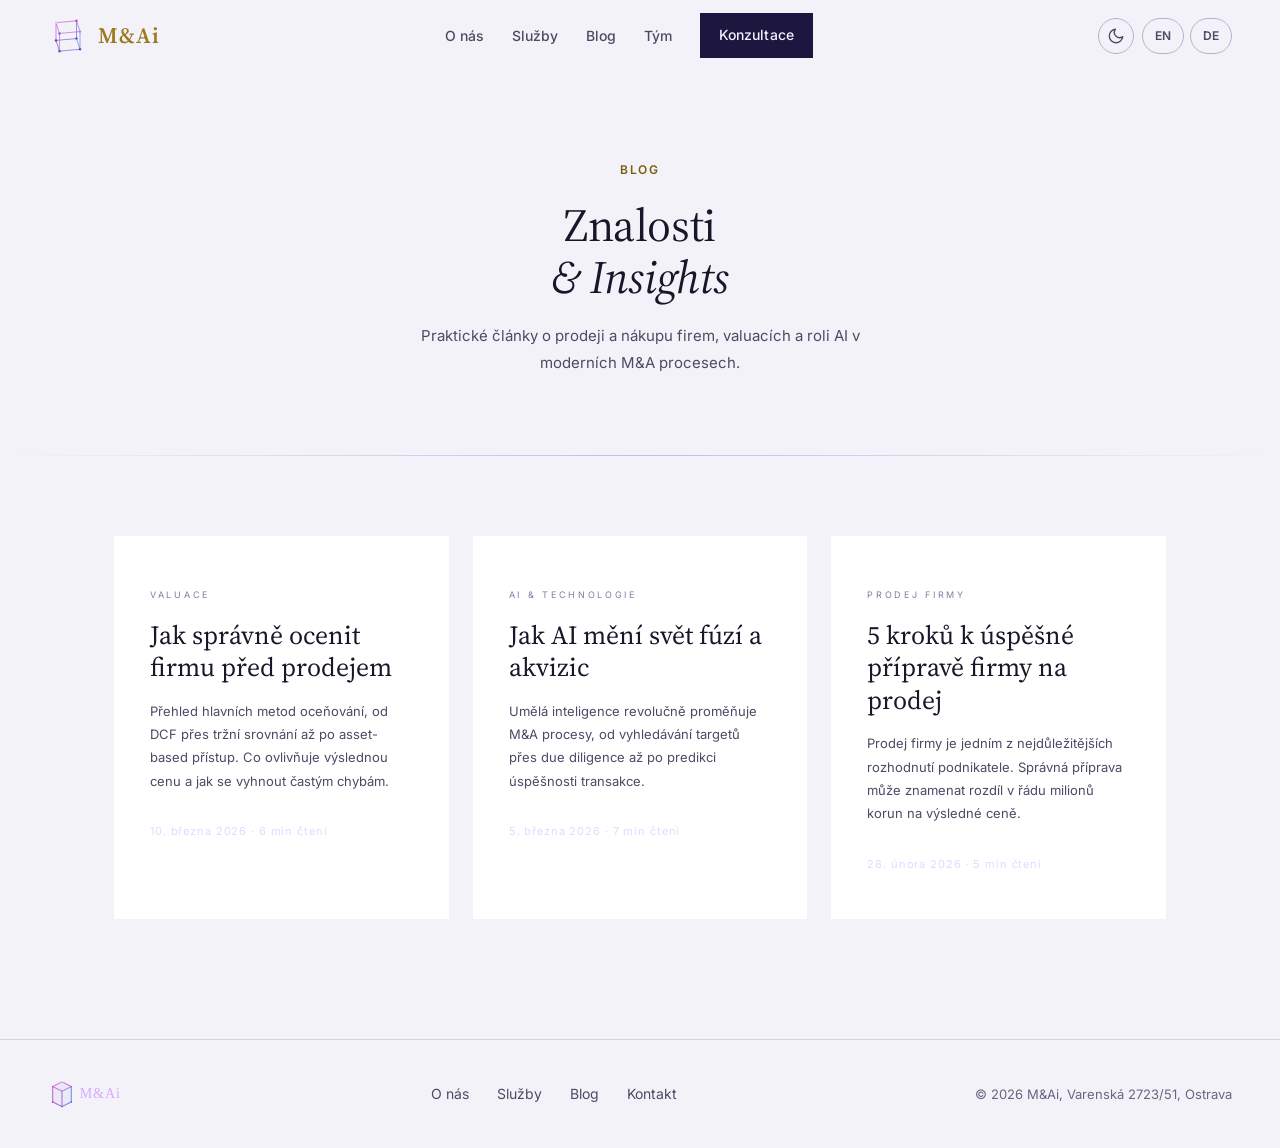
==== commit eb6b595d: "Redesign webu podle taste skillu, obsah podle současné kalkulačky - Pryč dekorace typické pro AI web" ====
--- a/blog/index.html
+++ b/blog/index.html
@@ -3,6 +3,7 @@
 <head>
 <meta charset="UTF-8">
 <meta name="viewport" content="width=device-width, initial-scale=1.0">
+<script>try{var t=localStorage.getItem('theme');document.documentElement.setAttribute('data-theme',t||(matchMedia('(prefers-color-scheme: dark)').matches?'dark':'light'))}catch(e){}</script>
 <title>Blog | M&Ai</title>
 <meta name="description" content="Články o fúzích, akvizicích, oceňování firem a využití AI v M&A procesech.">
 <link rel="preconnect" href="https://fonts.googleapis.com">
--- a/css/style.css
+++ b/css/style.css
@@ -1,1034 +1,681 @@
+/* ==========================================================================
+   M&Ai web. Sazba podle oceňovací zprávy M&Ai v3 (core/report/sazba.py).
+
+   Design read: web poradenství pro prodej firem a oceňovací kalkulačky pro
+   majitele zavedených firem. Klidný, důvěryhodný, editorialní jazyk zprávy.
+   Nastavení: rozvržení 6, pohyb 4, hustota 4.
+
+   Pravidla:
+   - jeden akcent (zlatá z pruhu titulky), ostatní je inkoust a neutrály
+   - rohy ostré všude, kulaté jen ikonová tlačítka (přepínač režimu, jazyk, menu)
+   - zdůraznění v nadpisu = kurzíva téhož písma, bez přechodů a záře
+   - jedno téma na stránku, výchozí podle systému, ruční přepínač zůstává
+   - pohyb jen pro hierarchii a zpětnou vazbu, při prefers-reduced-motion nic
+   ========================================================================== */
+
 :root {
-  /* Paleta odměřená ze Skinners_Oceneni_MAi_v3, titulní strana zprávy. */
-  --purple-deep:    #17112F;
-  --purple-dark:    #1D163F;
-  --purple-mid:     #2A2154;
-  --purple-glow:    #6B3FA0;
-  --purple-bright:  #8478A8;
-  --purple-light:   #C89EF5;
-  --nebula-pink:    #FFE8A8;
-  --nebula-blue:    #4B8EF5;
-  --star-white:     #F4F0FF;
-  --text-dim:       rgba(244,240,255,0.72);
-  --gold:           #C8A13A;
-  --gold-light:     #FFE8A8;
-  --gold-bright:    #FFE8A8;
-  --gold-glow:      rgba(200,161,58,0.45);
-  --serif:          'Source Serif 4', Georgia, serif;
-  --serif-text:     'Newsreader', Georgia, serif;
-}
-
-/* ===================== LIGHT THEME ===================== */
+  /* Tmavý režim, paleta titulní strany zprávy. */
+  --bg:            #17112F;
+  --surface:       #1D163F;
+  --surface-2:     #2A2154;
+  --line:          rgba(216,207,232,0.16);
+  --line-strong:   rgba(216,207,232,0.32);
+  --text:          #F4F0FF;
+  --text-dim:      rgba(244,240,255,0.74);
+  --text-faint:    rgba(244,240,255,0.58);
+  --ink:           #F4F0FF;
+  --accent:        #C8A13A;
+  --accent-text:   #FFE8A8;
+  --lilac:         #C89EF5;
+  --btn-bg:        #C8A13A;
+  --btn-text:      #1D163F;
+  --btn-bg-hover:  #D9B44E;
+  --shadow:        0 24px 60px rgba(8,5,22,0.55);
+
+  --serif:         'Source Serif 4', Georgia, serif;
+  --sans:          'Inter', system-ui, sans-serif;
+
+  /* Staré názvy, používají je anglická, německá a blogová verze. */
+  --purple-deep:   var(--bg);
+  --purple-dark:   var(--surface);
+  --purple-mid:    var(--surface-2);
+  --purple-glow:   #6B3FA0;
+  --purple-bright: #8478A8;
+  --purple-light:  var(--lilac);
+  --nebula-pink:   var(--accent-text);
+  --nebula-blue:   #4B8EF5;
+  --star-white:    var(--text);
+  --gold:          var(--accent);
+  --gold-light:    var(--accent-text);
+  --gold-bright:   var(--accent-text);
+  --gold-glow:     transparent;
+  --serif-text:    var(--serif);
+}
+
+/* Světlý režim, paleta vnitřních stran zprávy. */
 [data-theme="light"] {
-  /* Paleta vnitřních stran zprávy. */
-  --purple-deep:    #F4F2F9;
-  --purple-dark:    #E9E4F2;
-  --purple-mid:     #D8CFE8;
-  --purple-glow:    #6B3FA0;
-  --purple-bright:  #8478A8;
-  --purple-light:   #746E8A;
-  --nebula-pink:    #B8932D;
-  --nebula-blue:    #3A7DE0;
-  --star-white:     #1A1528;
-  --text-dim:       #746E8A;
-  --gold:           #B8932D;
-  --gold-light:     #C8A13A;
-  --gold-bright:    #C8A13A;
-  --gold-glow:      rgba(184,147,45,0.35);
-}
-
-[data-theme="light"] #starfield { opacity: 0.08; }
-[data-theme="light"] .nebula-hero { opacity: 0.3; }
-[data-theme="light"] nav#nav.scrolled {
-  background: rgba(245,243,250,0.92);
-  border-bottom-color: rgba(155,89,212,0.15);
-}
-[data-theme="light"] .service-card { background: var(--purple-dark); }
-[data-theme="light"] .service-card:hover { background: var(--purple-mid); }
-[data-theme="light"] .team-card { background: var(--purple-dark); }
-[data-theme="light"] .team-card:hover { background: var(--purple-mid); }
-[data-theme="light"] .team-img { filter: none; }
-[data-theme="light"] .client-name { color: rgba(30,22,64,0.3); }
-[data-theme="light"] .faq-icon { border-color: rgba(107,63,160,0.3); }
-[data-theme="light"] .btn-primary { color: #fff; }
-[data-theme="light"] .hero-scroll { color: rgba(30,22,64,0.3); }
-
-/* ===================== NAV CONTROLS ===================== */
-.nav-controls {
+  --bg:            #F4F2F9;
+  --surface:       #FFFFFF;
+  --surface-2:     #E9E4F2;
+  --line:          #D8CFE8;
+  --line-strong:   #B9AED0;
+  --text:          #1A1528;
+  --text-dim:      #4F4964;
+  --text-faint:    #6A6482;
+  --ink:           #1D163F;
+  --accent:        #C8A13A;
+  --accent-text:   #7C5E10;
+  --lilac:         #6B3FA0;
+  --btn-bg:        #1D163F;
+  --btn-text:      #F4F0FF;
+  --btn-bg-hover:  #342C57;
+  --shadow:        0 24px 60px rgba(52,44,87,0.18);
+  --purple-glow:   #6B3FA0;
+  --purple-bright: #8478A8;
+}
+
+* { margin: 0; padding: 0; box-sizing: border-box; }
+html { scroll-behavior: smooth; -webkit-text-size-adjust: 100%; }
+@media (prefers-reduced-motion: reduce) { html { scroll-behavior: auto; } }
+
+body {
+  background: var(--bg);
+  color: var(--text);
+  font-family: var(--sans);
+  font-weight: 400;
+  font-size: 16px;
+  line-height: 1.6;
+  overflow-x: hidden;
+}
+
+img { max-width: 100%; height: auto; display: block; }
+a { color: inherit; }
+:focus-visible { outline: 2px solid var(--accent); outline-offset: 3px; }
+
+/* Dekorace z dřívějšího vzhledu (hvězdy, mlhoviny, orbity, čísla karet,
+   výzva ke scrollování) se nevykreslují. Prvky zůstávají v jazykových
+   verzích, proto se skrývají tady, ne mazáním z HTML. */
+#starfield, .nebula-hero, .orbit-ring, .contact-nebula, .service-glow,
+.service-num, .hero-scroll, .client-dot { display: none !important; }
+
+.wrap { max-width: 1296px; margin: 0 auto; padding: 0 48px; }
+
+/* ===================== NAVIGACE ===================== */
+nav#nav {
+  position: fixed;
+  top: 0; left: 0; right: 0;
+  z-index: 100;
+  height: 72px;
+  padding: 0 48px;
   display: flex;
   align-items: center;
-  gap: 12px;
-  margin-left: 24px;
-}
-
-.theme-toggle, .lang-toggle {
+  justify-content: space-between;
+  gap: 24px;
+  background: transparent;
+  border-bottom: 1px solid transparent;
+  transition: background-color 0.3s ease, border-color 0.3s ease;
+}
+nav#nav.scrolled, nav#nav.menu-open {
+  background: color-mix(in srgb, var(--bg) 92%, transparent);
+  -webkit-backdrop-filter: blur(16px);
+  backdrop-filter: blur(16px);
+  border-bottom-color: var(--line);
+}
+
+.nav-logo { display: flex; align-items: center; gap: 10px; text-decoration: none; flex-shrink: 0; }
+.logo-text {
+  font-family: var(--serif);
+  font-weight: 600;
+  font-size: 22px;
+  color: var(--accent);
+  letter-spacing: 0.04em;
+}
+[data-theme="light"] .logo-text { color: #9C7A1F; }
+
+.nav-links { display: flex; align-items: center; gap: 28px; list-style: none; }
+.nav-links a {
+  color: var(--text-dim);
+  text-decoration: none;
+  font-size: 14px;
+  font-weight: 500;
+  white-space: nowrap;
+  transition: color 0.2s ease;
+}
+.nav-links a:hover, .nav-links a[aria-current="page"] { color: var(--text); }
+
+.nav-cta, .btn-primary {
+  display: inline-flex;
+  align-items: center;
+  justify-content: center;
+  gap: 10px;
+  background: var(--btn-bg);
+  color: var(--btn-text) !important;
+  border: 1px solid var(--btn-bg);
+  padding: 12px 22px;
+  font-family: var(--sans);
+  font-size: 14px;
+  font-weight: 600;
+  letter-spacing: 0.01em;
+  text-transform: none;
+  text-decoration: none;
+  white-space: nowrap;
+  cursor: pointer;
+  transition: background-color 0.2s ease, transform 0.15s ease;
+}
+.nav-cta { padding: 10px 18px; }
+.nav-cta:hover, .btn-primary:hover { background: var(--btn-bg-hover); }
+.nav-cta:active, .btn-primary:active, .btn-secondary:active { transform: translateY(1px); }
+
+.btn-secondary {
+  display: inline-flex;
+  align-items: center;
+  gap: 10px;
+  padding: 12px 4px;
+  color: var(--text);
+  font-size: 14px;
+  font-weight: 600;
+  text-decoration: none;
+  white-space: nowrap;
+  border-bottom: 1px solid var(--line-strong);
+  transition: border-color 0.2s ease;
+}
+.btn-secondary::after { content: '\2192'; transition: transform 0.2s ease; }
+.btn-secondary:hover { border-bottom-color: var(--accent); }
+.btn-secondary:hover::after { transform: translateX(3px); }
+
+.nav-controls { display: flex; align-items: center; gap: 8px; flex-shrink: 0; }
+.theme-toggle, .lang-toggle, .menu-toggle {
   background: none;
-  border: 1px solid rgba(155,89,212,0.3);
-  color: var(--purple-light);
-  width: 36px;
-  height: 36px;
-  display: flex;
+  border: 1px solid var(--line-strong);
+  color: var(--text-dim);
+  width: 36px; height: 36px;
+  display: inline-flex;
   align-items: center;
   justify-content: center;
   cursor: pointer;
   border-radius: 50%;
-  transition: all 0.3s;
-  font-size: 16px;
+  font-size: 18px;
   padding: 0;
-}
-
-.theme-toggle:hover, .lang-toggle:hover {
-  background: rgba(155,89,212,0.15);
-  border-color: var(--purple-bright);
-}
-
+  transition: border-color 0.2s ease, color 0.2s ease;
+}
+.theme-toggle:hover, .lang-toggle:hover, .menu-toggle:hover { border-color: var(--accent); color: var(--text); }
 .lang-toggle {
-  font-size: 11px;
+  font-size: 12px;
   font-weight: 600;
-  font-family: 'Inter', sans-serif;
-  letter-spacing: 0.05em;
+  font-family: var(--sans);
   width: auto;
   padding: 0 12px;
   border-radius: 18px;
   text-decoration: none;
 }
-
-.lang-group {
-  display: flex;
-  gap: 6px;
-}
-
-* { margin: 0; padding: 0; box-sizing: border-box; }
-html { scroll-behavior: smooth; }
-
-body {
-  background: var(--purple-deep);
-  color: var(--star-white);
-  font-family: 'Inter', sans-serif;
-  font-weight: 300;
-  overflow-x: hidden;
-}
-
-/* ===================== STARFIELD CANVAS ===================== */
-#starfield {
-  position: fixed;
-  inset: 0;
-  z-index: 0;
-  pointer-events: none;
-}
-
-/* ===================== NEBULA BACKGROUNDS ===================== */
-.nebula-hero {
-  position: absolute;
-  inset: 0;
-  background:
-    radial-gradient(ellipse 90% 70% at 65% 40%, rgba(107,63,160,0.35) 0%, transparent 60%),
-    radial-gradient(ellipse 50% 50% at 80% 20%, rgba(75,142,245,0.15) 0%, transparent 50%),
-    radial-gradient(ellipse 40% 60% at 10% 80%, rgba(224,64,200,0.12) 0%, transparent 55%),
-    radial-gradient(ellipse 60% 40% at 30% 10%, rgba(155,89,212,0.1) 0%, transparent 50%);
-  animation: nebulaPulse 12s ease-in-out infinite alternate;
-}
-
-@keyframes nebulaPulse {
-  0%   { opacity: 0.8; transform: scale(1); }
-  100% { opacity: 1;   transform: scale(1.04); }
-}
-
-/* ===================== NAV ===================== */
-nav#nav {
-  position: fixed;
-  top: 0; width: 100%;
-  z-index: 1000;
-  padding: 28px 64px;
-  display: flex;
-  justify-content: space-between;
-  align-items: center;
-  transition: all 0.5s ease;
-}
-
-nav#nav.scrolled {
-  background: rgba(13,11,26,0.88);
-  backdrop-filter: blur(24px);
-  padding: 16px 64px;
-  border-bottom: 1px solid rgba(155,89,212,0.2);
-}
-
-.nav-logo {
-  display: flex;
-  align-items: center;
-  gap: 10px;
-  text-decoration: none;
-}
-
-.logo-text {
-  font-family: var(--serif);
-  font-weight: 600;
-  font-size: 22px;
-  font-weight: 400;
-  color: var(--gold);
-  letter-spacing: 0.18em;
-  text-transform: uppercase;
-  text-shadow: 0 0 24px var(--gold-glow);
-}
-
-.nav-links { display: flex; gap: 40px; list-style: none; }
-
-.nav-links a {
-  color: var(--text-dim);
-  text-decoration: none;
-  font-size: 11px;
-  letter-spacing: 0.22em;
-  text-transform: uppercase;
-  transition: color 0.3s;
-  white-space: nowrap;
-}
-
-.nav-links a:hover { color: var(--purple-light); }
-
-.nav-cta {
-  display: inline-block;
-  white-space: nowrap;
-  background: linear-gradient(135deg, var(--purple-glow), var(--nebula-pink) 150%) !important;
-  border: none !important;
-  color: #fff !important;
-  padding: 10px 26px !important;
-  transition: all 0.3s ease !important;
-  box-shadow: 0 0 20px rgba(107,63,160,0.4);
-}
-
-.nav-cta:hover {
-  box-shadow: 0 0 30px rgba(107,63,160,0.7), 0 0 60px rgba(224,64,200,0.2) !important;
-  transform: translateY(-1px);
-  color: #fff !important;
-}
+.lang-group { display: flex; gap: 6px; }
+.menu-toggle { display: none; }
 
 /* ===================== HERO ===================== */
 .hero {
-  min-height: 100vh;
+  position: relative;
+  min-height: min(100dvh, 940px);
+  padding: 120px 48px 72px;
+  display: grid;
+  grid-template-columns: minmax(0, 1fr) minmax(0, 1fr);
+  align-items: center;
+  gap: 56px;
+  max-width: 1296px;
+  margin: 0 auto;
+}
+.hero-content { position: relative; max-width: 600px; animation: vstup 0.7s cubic-bezier(0.16,1,0.3,1) both; }
+
+.hero-eyebrow, .section-label {
+  font-size: 12px;
+  font-weight: 600;
+  letter-spacing: 0.16em;
+  text-transform: uppercase;
+  color: var(--accent-text);
+  margin-bottom: 20px;
+}
+.hero-title {
+  font-family: var(--serif);
+  font-weight: 400;
+  font-size: clamp(40px, 5vw, 64px);
+  line-height: 1.08;
+  letter-spacing: -0.015em;
+  color: var(--text);
+  margin-bottom: 24px;
+}
+.hero-title em, .section-title em, .contact-big em {
+  font-style: italic;
+  font-family: var(--serif);
+  font-weight: 400;
+  color: inherit;
+  background: none;
+  -webkit-text-fill-color: currentColor;
+  padding-bottom: 2px;
+}
+.hero-subtitle {
+  font-size: 18px;
+  line-height: 1.6;
+  color: var(--text-dim);
+  max-width: 34em;
+  margin-bottom: 36px;
+  font-style: normal;
+  font-family: var(--sans);
+}
+.hero-actions { display: flex; gap: 28px; align-items: center; flex-wrap: wrap; }
+
+/* Vizuál hero: skutečné stránky oceňovací zprávy. */
+.hero-visual {
+  position: relative;
+  aspect-ratio: 1 / 1;
+  width: 100%;
+  max-width: 600px;
+  justify-self: end;
+  animation: vstup 0.9s cubic-bezier(0.16,1,0.3,1) 0.1s both;
+}
+.hero-visual img {
+  position: absolute;
+  width: 66%;
+  height: auto;
+  box-shadow: var(--shadow);
+  border: 1px solid var(--line);
+}
+.hero-visual .vzadu { top: 0; right: 0; }
+.hero-visual .vpredu { bottom: 4%; left: 0; width: 80%; }
+
+@keyframes vstup {
+  from { opacity: 0; transform: translateY(18px); }
+  to   { opacity: 1; transform: none; }
+}
+
+/* ===================== SEKCE OBECNĚ ===================== */
+section, .services-wrap { position: relative; }
+.sekce { padding: 112px 0; }
+.sekce + .sekce { border-top: 1px solid var(--line); }
+.sekce.tonovana { background: var(--surface-2); border-top: 0; }
+[data-theme="light"] .sekce.tonovana { background: #EDE8F5; }
+
+.section-title {
+  font-family: var(--serif);
+  font-weight: 400;
+  font-size: clamp(32px, 3.6vw, 46px);
+  line-height: 1.12;
+  letter-spacing: -0.01em;
+  color: var(--text);
+  margin-bottom: 20px;
+}
+.perex {
+  font-size: 18px;
+  line-height: 1.65;
+  color: var(--text-dim);
+  max-width: 62ch;
+}
+
+/* ===================== DŮVĚRA (pod hero) ===================== */
+.duvera { padding: 40px 0 56px; border-top: 1px solid var(--line); }
+.duvera p {
+  font-size: 13px;
+  color: var(--text-faint);
+  margin-bottom: 18px;
+}
+.duvera ul {
+  list-style: none;
   display: flex;
-  align-items: center;
-  justify-content: center;
-  text-align: center;
-  position: relative;
-  overflow: hidden;
-  padding: 0 64px;
-  z-index: 1;
-}
-
-/* Orbiting ring */
-.orbit-ring {
-  position: absolute;
-  border-radius: 50%;
-  border: 1px solid rgba(155,89,212,0.15);
-  animation: orbit 40s linear infinite;
-  pointer-events: none;
-}
-
-.orbit-ring::after {
-  content: '';
-  position: absolute;
-  width: 6px; height: 6px;
-  background: var(--purple-bright);
-  border-radius: 50%;
-  box-shadow: 0 0 10px 3px rgba(155,89,212,0.8);
-}
-
-.ring-1 {
-  width: 600px; height: 600px;
-  top: calc(50% - 300px);
-  right: -100px;
-}
-
-.ring-1::after { top: -3px; left: calc(50% - 3px); }
-
-.ring-2 {
-  width: 900px; height: 900px;
-  top: calc(50% - 450px);
-  right: -250px;
-  animation-duration: 65s;
-  animation-direction: reverse;
-  border-color: rgba(75,142,245,0.08);
-}
-
-.ring-2::after {
-  background: var(--nebula-blue);
-  box-shadow: 0 0 10px 3px rgba(75,142,245,0.8);
-  top: calc(50% - 3px);
-  right: -3px;
-  left: auto;
-}
-
-.ring-3 {
-  width: 400px; height: 400px;
-  top: calc(50% - 200px);
-  right: 50px;
-  animation-duration: 25s;
-  border-color: rgba(224,64,200,0.1);
-}
-
-.ring-3::after {
-  background: var(--nebula-pink);
-  box-shadow: 0 0 8px 2px rgba(224,64,200,0.8);
-  bottom: -3px;
-  left: calc(50% - 3px);
-  top: auto;
-}
-
-@keyframes orbit {
-  from { transform: rotate(0deg); }
-  to   { transform: rotate(360deg); }
-}
-
-.hero-content {
-  position: relative;
-  z-index: 2;
-  max-width: 680px;
-  animation: fadeUp 1s ease 0.3s both;
-}
-
-@keyframes fadeUp {
-  from { opacity: 0; transform: translateY(32px); }
-  to   { opacity: 1; transform: translateY(0); }
-}
-
-.hero-eyebrow {
-  font-size: 10px;
-  letter-spacing: 0.45em;
-  text-transform: uppercase;
-  color: var(--purple-light);
-  margin-bottom: 32px;
+  flex-wrap: wrap;
+  gap: 14px 40px;
+}
+.duvera li {
+  font-family: var(--serif);
+  font-size: 21px;
+  color: var(--text-dim);
+}
+
+/* ===================== O NÁS ===================== */
+.onas-fakta {
+  margin-top: 48px;
+  display: grid;
+  grid-template-columns: repeat(3, minmax(0, 1fr));
+  border-top: 1px solid var(--line-strong);
+}
+.onas-fakta div { padding: 24px 32px 0 0; }
+.onas-fakta div + div { padding-left: 32px; border-left: 1px solid var(--line); }
+.onas-fakta strong {
+  display: block;
+  font-family: var(--serif);
+  font-weight: 400;
+  font-size: 22px;
+  line-height: 1.3;
+  margin-bottom: 8px;
+  color: var(--text);
+}
+.onas-fakta span { font-size: 15px; color: var(--text-dim); }
+
+/* ===================== SLUŽBY (záhlaví vlevo, seznam vpravo) ===================== */
+.sluzby {
+  display: grid;
+  grid-template-columns: minmax(0, 0.8fr) minmax(0, 1.2fr);
+  gap: 80px;
+  align-items: start;
+}
+.sluzby-zahlavi { position: sticky; top: 112px; }
+.sluzby-seznam { list-style: none; }
+.sluzby-seznam li {
+  display: grid;
+  grid-template-columns: 44px minmax(0, 1fr);
+  gap: 20px;
+  padding: 28px 0;
+  border-top: 1px solid var(--line);
+}
+.sluzby-seznam li:first-child { border-top: 1px solid var(--line-strong); }
+.sluzby-seznam i { font-size: 28px; color: var(--accent-text); line-height: 1; }
+.sluzby-seznam h3 {
+  font-family: var(--serif);
+  font-weight: 400;
+  font-size: 26px;
+  margin-bottom: 8px;
+}
+.sluzby-seznam p { color: var(--text-dim); font-size: 16px; max-width: 58ch; }
+
+/* ===================== UKÁZKA PRODUKTU (obrázek + text) ===================== */
+.ukazka {
+  display: grid;
+  grid-template-columns: minmax(0, 1fr) minmax(0, 1fr);
+  gap: 72px;
+  align-items: center;
+}
+.ukazka-obraz { position: relative; }
+.ukazka-obraz img { width: 100%; box-shadow: var(--shadow); border: 1px solid var(--line); }
+.ukazka-obraz.portret img { max-width: 420px; margin: 0 auto; }
+.ukazka-body { list-style: none; margin: 28px 0 36px; }
+.ukazka-body li {
+  display: grid;
+  grid-template-columns: 24px minmax(0, 1fr);
+  gap: 12px;
+  padding: 10px 0;
+  color: var(--text-dim);
+}
+.ukazka-body i { color: var(--accent-text); font-size: 20px; line-height: 1.4; }
+.ukazka-body strong { color: var(--text); font-weight: 600; }
+
+/* ===================== TÝM ===================== */
+.team-inner { max-width: 1200px; margin: 0 auto; }
+.team-grid {
+  display: grid;
+  grid-template-columns: repeat(5, minmax(0, 1fr));
+  gap: 32px;
+  margin-top: 48px;
+}
+.team-card { background: none; padding: 0; }
+.team-img {
+  width: 100%;
+  aspect-ratio: 4 / 5;
+  height: auto;
+  object-fit: cover;
+  object-position: center 22%;
+  margin-bottom: 18px;
+  filter: grayscale(100%);
+  transition: filter 0.4s ease;
+}
+.team-card:hover .team-img { filter: grayscale(0%); }
+.team-name {
+  font-family: var(--serif);
+  font-weight: 400;
+  font-size: 21px;
+  color: var(--text);
+  margin-bottom: 8px;
+}
+.team-bio { font-size: 14px; line-height: 1.6; color: var(--text-dim); }
+
+/* ===================== BLOG (hlavní článek + dva menší) ===================== */
+.blog-inner { max-width: 1200px; margin: 0 auto; }
+.blog-mrizka {
+  display: grid;
+  grid-template-columns: minmax(0, 1.3fr) minmax(0, 1fr);
+  gap: 1px;
+  background: var(--line);
+  border: 1px solid var(--line);
+  margin-top: 40px;
+}
+.blog-mrizka .vedlejsi { display: grid; gap: 1px; background: var(--line); }
+.blog-preview-card {
   display: flex;
-  align-items: center;
-  justify-content: center;
-  gap: 16px;
-  opacity: 0.9;
-}
-
-.hero-title {
-  font-family: var(--serif);
-  font-weight: 600;
-  font-size: clamp(54px, 7.5vw, 100px);
-  font-weight: 400;
-  line-height: 0.95;
-  letter-spacing: -0.01em;
-  color: var(--star-white);
-  margin-bottom: 20px;
-}
-
-.hero-title em {
-  font-family: var(--serif-text);
-  font-weight: 400;
-  font-style: italic;
-  /* Kurzíva přesahuje účaří vpravo, bez odsazení ji ořízne background-clip. */
-  display: inline-block;
-  padding-right: 0.06em;
-  background: linear-gradient(135deg, var(--purple-light), var(--nebula-pink));
-  -webkit-background-clip: text;
-  -webkit-text-fill-color: transparent;
-  background-clip: text;
-}
-
-.hero-subtitle {
-  font-family: var(--serif);
-  font-weight: 600;
-  font-size: clamp(16px, 2vw, 22px);
-  font-style: italic;
-  font-weight: 400;
-  color: var(--text-dim);
-  margin-bottom: 52px;
-}
-
-.hero-actions { display: flex; gap: 24px; align-items: center; justify-content: center; }
-
-.btn-primary {
-  background: linear-gradient(135deg, var(--purple-glow), var(--nebula-pink) 150%);
-  color: var(--star-white);
-  padding: 16px 44px;
-  font-family: 'Inter', sans-serif;
-  font-size: 11px;
-  font-weight: 600;
-  letter-spacing: 0.25em;
-  text-transform: uppercase;
-  text-decoration: none;
-  position: relative;
-  transition: all 0.4s ease;
-  box-shadow: 0 0 30px rgba(107,63,160,0.4);
-}
-
-.btn-primary:hover {
-  box-shadow: 0 0 50px rgba(107,63,160,0.7);
-  transform: translateY(-1px);
-}
-
-.btn-secondary {
-  color: var(--text-dim);
-  font-size: 11px;
-  letter-spacing: 0.2em;
-  text-transform: uppercase;
-  text-decoration: none;
-  display: flex;
-  align-items: center;
-  gap: 12px;
-  transition: color 0.3s;
-}
-
-.btn-secondary::after {
-  content: '\2192';
-  font-size: 16px;
-  transition: transform 0.3s;
-}
-
-.btn-secondary:hover { color: var(--purple-light); }
-.btn-secondary:hover::after { transform: translateX(4px); }
-
-.hero-scroll {
-  position: absolute;
-  bottom: 40px; left: 50%;
-  transform: translateX(-50%);
-  display: flex;
-  align-items: center;
-  gap: 14px;
-  font-size: 10px;
-  letter-spacing: 0.3em;
-  text-transform: uppercase;
-  color: rgba(196,180,255,0.3);
-  animation: fadeUp 1s ease 1.2s both;
-}
-
-.scroll-line {
-  width: 48px; height: 1px;
-  background: rgba(155,89,212,0.3);
-  position: relative; overflow: hidden;
-}
-
-.scroll-line::after {
-  content: '';
-  position: absolute;
-  top: 0; left: -100%;
-  width: 100%; height: 100%;
-  background: var(--purple-bright);
-  animation: scrollLine 2.5s ease 2s infinite;
-}
-
-@keyframes scrollLine {
-  0%   { left: -100%; }
-  50%  { left: 0; }
-  100% { left: 100%; }
-}
-
-/* ===================== INTRO ===================== */
-.intro {
-  padding: 100px 64px;
-  background: linear-gradient(180deg, var(--purple-dark) 0%, var(--purple-deep) 100%);
-  border-top: 1px solid rgba(155,89,212,0.15);
-  border-bottom: 1px solid rgba(155,89,212,0.1);
-  position: relative;
-  z-index: 1;
-}
-
-.intro::before {
-  content: '';
-  position: absolute;
-  top: -1px; left: 0; right: 0;
-  height: 1px;
-  background: linear-gradient(90deg, transparent, rgba(155,89,212,0.6), transparent);
-}
-
-.intro-inner {
-  max-width: 1180px;
-  margin: 0 auto;
-  display: grid;
-  grid-template-columns: 1fr 1fr;
-  gap: 80px;
-  align-items: center;
-}
-
-.tagline {
-  font-family: var(--serif-text);
-  font-size: 34px;
-  font-style: italic;
-  font-weight: 900;
-  line-height: 1.3;
-  background: linear-gradient(135deg, var(--purple-light), var(--star-white));
-  -webkit-background-clip: text;
-  -webkit-text-fill-color: transparent;
-  background-clip: text;
-}
-
-.intro-text p {
-  font-size: 15px;
-  line-height: 1.9;
-  color: var(--text-dim);
-  margin-bottom: 16px;
-}
-
-/* ===================== SECTION LABELS ===================== */
-.section-label {
-  font-size: 10px;
-  letter-spacing: 0.42em;
-  text-transform: uppercase;
-  color: var(--purple-light);
-  margin-bottom: 18px;
-  display: flex;
-  align-items: center;
-  gap: 14px;
-  opacity: 0.85;
-}
-
-.section-label::before {
-  content: '';
-  display: block;
-  width: 28px; height: 1px;
-  background: linear-gradient(90deg, transparent, var(--purple-bright));
-}
-
-.section-title {
-  font-family: var(--serif);
-  font-weight: 600;
-  font-size: clamp(34px, 4.5vw, 58px);
-  font-weight: 400;
-  line-height: 1.08;
-  color: var(--star-white);
-  margin-bottom: 16px;
-}
-
-.section-title em {
-  font-family: var(--serif-text);
-  font-weight: 900;
-  font-style: italic;
-  background: linear-gradient(135deg, var(--purple-light), var(--nebula-pink));
-  -webkit-background-clip: text;
-  -webkit-text-fill-color: transparent;
-  background-clip: text;
-}
-
-/* ===================== SERVICES ===================== */
-.services-wrap {
-  padding: 120px 64px;
-  background: var(--purple-deep);
-  position: relative;
-  z-index: 1;
-}
-
-.services-wrap::before {
-  content: '';
-  position: absolute;
-  inset: 0;
-  background: radial-gradient(ellipse 60% 50% at 50% 50%, rgba(107,63,160,0.07) 0%, transparent 70%);
-  pointer-events: none;
-}
-
-.services-header { max-width: 1180px; margin: 0 auto 56px; }
-
-.services-grid {
-  display: grid;
-  grid-template-columns: repeat(2, 1fr);
-  gap: 1px;
-  background: rgba(155,89,212,0.12);
-  max-width: 1180px;
-  margin: 0 auto;
-}
-
-.service-card {
-  background: var(--purple-dark);
-  padding: 52px 48px;
-  position: relative;
-  overflow: hidden;
-  transition: background 0.4s;
-  cursor: default;
-}
-
-.service-card::after {
-  content: '';
-  position: absolute;
-  bottom: 0; left: 0;
-  width: 0; height: 2px;
-  background: linear-gradient(90deg, var(--purple-glow), var(--nebula-pink));
-  transition: width 0.5s ease;
-}
-
-.service-card:hover { background: var(--purple-mid); }
-.service-card:hover::after { width: 100%; }
-
-.service-glow {
-  position: absolute;
-  width: 200px; height: 200px;
-  border-radius: 50%;
-  background: radial-gradient(circle, rgba(107,63,160,0.12) 0%, transparent 70%);
-  top: -60px; right: -60px;
-  transition: opacity 0.4s;
-  opacity: 0;
-}
-
-.service-card:hover .service-glow { opacity: 1; }
-
-.service-num {
-  font-family: var(--serif);
-  font-weight: 600;
-  font-size: 80px;
-  font-weight: 400;
-  color: rgba(155,89,212,0.06);
-  position: absolute;
-  top: 12px; right: 20px;
-  line-height: 1;
-  transition: color 0.4s;
-}
-
-.service-card:hover .service-num { color: rgba(155,89,212,0.13); }
-
-.service-icon-wrap {
-  width: 44px; height: 44px;
-  margin-bottom: 28px;
-  position: relative;
-}
-
-.service-icon-wrap svg { opacity: 0.7; }
-
-.service-title {
-  font-family: var(--serif);
-  font-weight: 600;
-  font-size: 30px;
-  font-weight: 400;
-  color: var(--star-white);
-  margin-bottom: 14px;
-}
-
-.service-text {
-  font-size: 13px;
-  line-height: 1.85;
-  color: var(--text-dim);
-}
-
-/* ===================== CLIENTS ===================== */
-.clients-section {
-  padding: 72px 0;
-  background: var(--purple-dark);
-  border-top: 1px solid rgba(155,89,212,0.1);
-  border-bottom: 1px solid rgba(155,89,212,0.1);
-  overflow: hidden;
-  position: relative;
-  z-index: 1;
-}
-
-.clients-label {
-  text-align: center;
-  font-size: 10px;
-  letter-spacing: 0.42em;
-  text-transform: uppercase;
-  color: rgba(196,180,255,0.55);
-  margin-bottom: 44px;
-}
-
-.clients-wrapper {
-  overflow: hidden;
-  mask-image: linear-gradient(90deg, transparent, black 12%, black 88%, transparent);
-}
-
-.clients-track {
-  display: flex;
-  gap: 56px;
-  align-items: center;
-  animation: marquee 28s linear infinite;
-  width: max-content;
-}
-
-@keyframes marquee {
-  from { transform: translateX(0); }
-  to   { transform: translateX(-50%); }
-}
-
-.client-name {
-  font-family: var(--serif);
-  font-weight: 600;
-  font-size: 20px;
-  font-weight: 400;
-  color: rgba(196,180,255,0.4);
-  white-space: nowrap;
-  transition: color 0.3s;
-  letter-spacing: 0.04em;
-}
-
-.client-dot {
-  width: 4px; height: 4px;
-  background: rgba(155,89,212,0.25);
-  border-radius: 50%;
-  flex-shrink: 0;
-}
-
-/* ===================== TEAM ===================== */
-.team-section {
-  padding: 120px 64px;
-  background: var(--purple-deep);
-  position: relative;
-  z-index: 1;
-}
-
-.team-section::before {
-  content: '';
-  position: absolute;
-  top: 0; left: 0; right: 0;
-  height: 1px;
-  background: linear-gradient(90deg, transparent, rgba(155,89,212,0.4), transparent);
-}
-
-.team-inner { max-width: 1180px; margin: 0 auto; }
-
-.team-grid {
-  display: grid;
-  grid-template-columns: repeat(3, 1fr);
-  gap: 1px;
-  background: rgba(155,89,212,0.1);
-  margin-top: 56px;
-}
-
-.team-card {
-  background: var(--purple-dark);
-  padding: 40px;
-  position: relative;
-  overflow: hidden;
-  transition: background 0.3s;
-}
-
-.team-card:hover { background: var(--purple-mid); }
-
-.team-card::before {
-  content: '';
-  position: absolute;
-  top: 0; left: 0;
-  width: 100%; height: 2px;
-  background: linear-gradient(90deg, var(--purple-glow), transparent);
-  opacity: 0;
-  transition: opacity 0.4s;
-}
-
-.team-card:hover::before { opacity: 1; }
-
-.team-img {
-  width: 120px; height: 120px;
-  border-radius: 50%;
-  object-fit: cover;
-  object-position: center 20%;
-  margin-bottom: 20px;
-  border: 1px solid rgba(155,89,212,0.4);
-  filter: grayscale(20%);
-}
-
-.team-name {
-  font-family: var(--serif);
-  font-weight: 600;
-  font-size: 23px;
-  font-weight: 400;
-  color: var(--star-white);
-  margin-bottom: 10px;
-}
-
-.team-bio {
-  font-size: 12px;
-  line-height: 1.75;
-  color: var(--text-dim);
-}
-
-/* ===================== BLOG PREVIEW ===================== */
-.blog-section {
-  padding: 120px 64px;
-  background: var(--purple-dark);
-  border-top: 1px solid rgba(155,89,212,0.1);
-  position: relative;
-  z-index: 1;
-}
-
-.blog-inner { max-width: 1180px; margin: 0 auto; }
-
-.blog-preview-grid {
-  display: grid;
-  grid-template-columns: repeat(3, 1fr);
-  gap: 24px;
-  margin-top: 56px;
-}
-
-.blog-preview-card {
-  background: var(--purple-deep);
-  padding: 36px 32px;
+  flex-direction: column;
+  background: var(--bg);
+  padding: 32px;
   text-decoration: none;
   color: inherit;
-  position: relative;
-  overflow: hidden;
-  transition: background 0.3s, transform 0.3s;
-  display: flex;
-  flex-direction: column;
-  border: 1px solid rgba(155,89,212,0.08);
-}
-
-.blog-preview-card:hover {
-  background: var(--purple-mid);
-  transform: translateY(-3px);
-}
-
+  transition: background-color 0.2s ease;
+}
+.blog-preview-card:hover { background: var(--surface-2); }
+.blog-preview-card.hlavni { padding: 48px 40px; background: var(--surface); }
+.blog-preview-card.hlavni:hover { background: var(--surface-2); }
 .blog-preview-tag {
-  font-size: 9px;
-  letter-spacing: 0.3em;
-  text-transform: uppercase;
-  color: var(--purple-bright);
-  margin-bottom: 16px;
-}
-
+  font-size: 12px;
+  font-weight: 600;
+  color: var(--accent-text);
+  margin-bottom: 14px;
+}
 .blog-preview-title {
   font-family: var(--serif);
-  font-weight: 600;
-  font-size: 22px;
-  font-weight: 400;
-  color: var(--star-white);
+  font-weight: 400;
+  font-size: 23px;
+  line-height: 1.3;
+  color: var(--text);
   margin-bottom: 12px;
-  line-height: 1.3;
-}
-
-.blog-preview-excerpt {
-  font-size: 13px;
-  line-height: 1.75;
-  color: var(--text-dim);
-  flex: 1;
-}
-
-.blog-preview-meta {
-  font-size: 11px;
-  color: rgba(155,89,212,0.5);
-  margin-top: 20px;
-}
-
+}
+.blog-preview-card.hlavni .blog-preview-title { font-size: 32px; }
+.blog-preview-excerpt { font-size: 15px; line-height: 1.65; color: var(--text-dim); flex: 1; }
+.blog-preview-meta { font-size: 13px; color: var(--text-faint); margin-top: 20px; }
+.blog-preview-grid { display: grid; grid-template-columns: repeat(3, minmax(0,1fr)); gap: 24px; margin-top: 40px; }
 .blog-all-link {
   display: inline-block;
-  margin-top: 40px;
-  color: var(--purple-light);
-  font-size: 11px;
-  letter-spacing: 0.2em;
-  text-transform: uppercase;
+  margin-top: 28px;
+  color: var(--text);
+  font-size: 14px;
+  font-weight: 600;
   text-decoration: none;
-  transition: color 0.3s;
-}
-
-.blog-all-link:hover { color: var(--purple-bright); }
-
-.blog-all-link::after {
-  content: ' \2192';
-  font-size: 14px;
-  transition: transform 0.3s;
-}
+  border-bottom: 1px solid var(--line-strong);
+}
+.blog-all-link::after { content: ' \2192'; }
+.blog-all-link:hover { border-bottom-color: var(--accent); }
 
 /* ===================== FAQ ===================== */
-.faq-section {
-  padding: 120px 64px;
-  background: var(--purple-dark);
-  border-top: 1px solid rgba(155,89,212,0.1);
-  position: relative;
-  z-index: 1;
-}
-
-.faq-inner { max-width: 900px; margin: 0 auto; }
-
-.faq-item {
-  border-bottom: 1px solid rgba(155,89,212,0.15);
-  padding: 32px 0;
-  cursor: pointer;
-}
-
+.faq-inner { max-width: 860px; margin: 0 auto; }
+.faq-item { border-bottom: 1px solid var(--line); }
+.faq-item:first-of-type { border-top: 1px solid var(--line-strong); }
 .faq-q {
   display: flex;
   justify-content: space-between;
   align-items: center;
-  gap: 20px;
-  font-family: var(--serif);
-  font-weight: 600;
-  font-size: 23px;
-  font-weight: 400;
-  color: var(--star-white);
-  transition: color 0.3s;
-}
-
-.faq-item:hover .faq-q { color: var(--purple-light); }
-
+  gap: 24px;
+  width: 100%;
+  padding: 26px 0;
+  background: none;
+  border: 0;
+  text-align: left;
+  cursor: pointer;
+  font-family: var(--serif);
+  font-weight: 400;
+  font-size: 22px;
+  color: var(--text);
+}
 .faq-icon {
   width: 30px; height: 30px;
-  border: 1px solid rgba(155,89,212,0.35);
-  display: flex;
+  flex-shrink: 0;
+  display: inline-flex;
   align-items: center;
   justify-content: center;
+  border: 1px solid var(--line-strong);
+  border-radius: 50%;
+  font-family: var(--sans);
   font-size: 18px;
-  color: var(--purple-light);
-  flex-shrink: 0;
-  transition: all 0.35s;
-}
-
-.faq-item.open .faq-icon {
-  background: var(--purple-glow);
-  border-color: var(--purple-glow);
-  color: var(--star-white);
-  transform: rotate(45deg);
-  box-shadow: 0 0 16px rgba(107,63,160,0.6);
-}
-
+  color: var(--text-dim);
+  transition: transform 0.25s ease;
+}
+.faq-item.open .faq-icon { transform: rotate(45deg); }
 .faq-a {
-  font-size: 14px;
-  line-height: 1.85;
-  color: var(--text-dim);
+  font-size: 16px;
+  line-height: 1.7;
+  color: var(--text-dim);
+  max-width: 68ch;
   max-height: 0;
   overflow: hidden;
-  transition: max-height 0.45s ease, padding 0.45s ease;
-}
-
-.faq-item.open .faq-a {
-  max-height: 200px;
-  padding-top: 20px;
-}
-
-/* ===================== CONTACT ===================== */
-.contact-section {
-  padding: 130px 64px;
-  background: var(--purple-deep);
-  text-align: center;
-  position: relative;
-  z-index: 1;
-  overflow: hidden;
-}
-
-.contact-nebula {
-  position: absolute;
-  inset: 0;
-  background:
-    radial-gradient(ellipse 70% 60% at 50% 50%, rgba(107,63,160,0.15) 0%, transparent 70%),
-    radial-gradient(ellipse 30% 40% at 20% 30%, rgba(75,142,245,0.08) 0%, transparent 50%),
-    radial-gradient(ellipse 30% 40% at 80% 70%, rgba(224,64,200,0.08) 0%, transparent 50%);
-  pointer-events: none;
-}
-
-.contact-inner {
-  max-width: 700px;
-  margin: 0 auto;
-  position: relative;
-  z-index: 1;
-}
-
+  transition: max-height 0.35s ease, padding 0.35s ease;
+}
+.faq-item.open .faq-a { max-height: 600px; padding-bottom: 26px; }
+
+/* ===================== KONTAKT / ZÁVĚREČNÁ VÝZVA ===================== */
+.contact-section { padding: 120px 48px; text-align: left; background: var(--surface-2); }
+[data-theme="light"] .contact-section { background: #EDE8F5; }
+.contact-inner { max-width: 1200px; margin: 0 auto; }
 .contact-big {
   font-family: var(--serif);
-  font-weight: 600;
-  font-size: clamp(44px, 6.5vw, 82px);
-  font-weight: 400;
-  line-height: 0.98;
-  margin-bottom: 32px;
-  color: var(--star-white);
-}
-
-.contact-big em {
-  font-family: var(--serif-text);
-  font-weight: 900;
-  font-style: italic;
-  display: block;
-  background: linear-gradient(135deg, var(--purple-light), var(--nebula-pink));
-  -webkit-background-clip: text;
-  -webkit-text-fill-color: transparent;
-  background-clip: text;
-}
-
-.contact-info {
-  display: flex;
-  justify-content: center;
-  gap: 48px;
-  margin-top: 52px;
-  flex-wrap: wrap;
-}
-
-.contact-item a {
-  color: var(--text-dim);
-  text-decoration: none;
-  font-size: 13px;
-  letter-spacing: 0.1em;
-  transition: color 0.3s;
-}
-
-.contact-item a:hover { color: var(--purple-light); }
-
-/* ===================== FOOTER ===================== */
+  font-weight: 400;
+  font-size: clamp(36px, 4.4vw, 56px);
+  line-height: 1.1;
+  margin-bottom: 20px;
+  color: var(--text);
+  max-width: 18ch;
+}
+.contact-big em { display: inline; }
+.contact-section p { max-width: 52ch; }
+.contact-info { display: flex; gap: 40px; margin-top: 44px; flex-wrap: wrap; justify-content: flex-start; }
+.contact-item a { color: var(--text-dim); text-decoration: none; font-size: 15px; border-bottom: 1px solid transparent; }
+.contact-item a:hover { border-bottom-color: var(--accent); }
+
+/* ===================== PATIČKA ===================== */
 footer {
-  background: var(--purple-dark);
-  border-top: 1px solid rgba(155,89,212,0.12);
-  padding: 40px 64px;
+  padding: 40px 48px;
   display: flex;
   justify-content: space-between;
   align-items: center;
   flex-wrap: wrap;
-  gap: 16px;
-  position: relative;
-  z-index: 1;
-}
-
-.footer-logo {
-  font-family: var(--serif);
-  font-weight: 600;
-  font-size: 24px;
-  font-weight: 400;
-  color: var(--purple-light);
-  text-shadow: 0 0 20px rgba(155,89,212,0.5);
-}
-
-.footer-copy {
-  font-size: 11px;
-  color: rgba(196,180,255,0.4);
-  letter-spacing: 0.1em;
-}
-
-.footer-links { display: flex; gap: 32px; }
-
-.footer-links a {
-  font-size: 10px;
-  letter-spacing: 0.2em;
-  text-transform: uppercase;
-  color: rgba(196,180,255,0.5);
-  text-decoration: none;
-  transition: color 0.3s;
-}
-
-.footer-links a:hover { color: var(--purple-light); }
-
-/* ===================== REVEALS ===================== */
-.reveal {
-  opacity: 0;
-  transform: translateY(28px);
-  transition: opacity 0.7s ease, transform 0.7s ease;
-}
-
+  gap: 20px;
+  border-top: 1px solid var(--line);
+  background: var(--bg);
+}
+.footer-logo img { height: 28px; width: auto; }
+.footer-links { display: flex; gap: 28px; flex-wrap: wrap; }
+.footer-links a { font-size: 14px; color: var(--text-dim); text-decoration: none; }
+.footer-links a:hover { color: var(--text); }
+.footer-copy { font-size: 13px; color: var(--text-faint); }
+
+/* ===================== STARÉ SEKCE (EN/DE verze) ===================== */
+.intro { padding: 112px 48px; border-top: 1px solid var(--line); }
+.intro-inner {
+  max-width: 1200px;
+  margin: 0 auto;
+  display: grid;
+  grid-template-columns: minmax(0,1fr) minmax(0,1fr);
+  gap: 72px;
+  align-items: start;
+}
+.tagline {
+  font-family: var(--serif);
+  font-size: 32px;
+  font-weight: 400;
+  line-height: 1.25;
+  color: var(--text);
+  background: none;
+  -webkit-text-fill-color: currentColor;
+}
+.intro-text p { font-size: 17px; line-height: 1.7; color: var(--text-dim); margin-bottom: 16px; }
+.services-wrap { padding: 112px 48px; border-top: 1px solid var(--line); }
+.services-header { max-width: 1200px; margin: 0 auto 40px; }
+.services-grid {
+  display: grid;
+  grid-template-columns: repeat(2, minmax(0,1fr));
+  gap: 1px;
+  background: var(--line);
+  border: 1px solid var(--line);
+  max-width: 1200px;
+  margin: 0 auto;
+}
+.service-card { background: var(--bg); padding: 40px; }
+.service-icon-wrap { margin-bottom: 20px; }
+.service-icon-wrap svg { stroke: var(--accent-text); }
+.service-icon-wrap svg * { stroke: currentColor; color: var(--accent-text); }
+.service-title { font-family: var(--serif); font-weight: 400; font-size: 26px; margin-bottom: 10px; }
+.service-text { font-size: 15px; line-height: 1.7; color: var(--text-dim); }
+.clients-section { padding: 48px; border-top: 1px solid var(--line); }
+.clients-label { font-size: 13px; color: var(--text-faint); margin-bottom: 20px; max-width: 1200px; margin-left: auto; margin-right: auto; }
+.clients-wrapper { max-width: 1200px; margin: 0 auto; }
+.clients-track { display: flex; flex-wrap: wrap; gap: 14px 40px; }
+.client-name { font-family: var(--serif); font-size: 21px; color: var(--text-dim); }
+.team-section, .blog-section, .faq-section { padding: 112px 48px; border-top: 1px solid var(--line); }
+
+/* ===================== ODHALENÍ PŘI SCROLLU ===================== */
+.reveal { opacity: 0; transform: translateY(16px); transition: opacity 0.6s ease, transform 0.6s cubic-bezier(0.16,1,0.3,1); }
 .reveal.visible { opacity: 1; transform: none; }
 
-/* ===================== RESPONSIVE ===================== */
-/* Mezipásmo: odkazy se ještě zobrazují, ale na 40px mezery už místo není. */
-@media (max-width: 1250px) {
-  .nav-links { gap: 22px; }
-  .nav-links a { letter-spacing: 0.14em; }
-  .nav-cta { padding: 9px 16px !important; }
-}
-
-@media (max-width: 1060px) {
-  .nav-links { gap: 14px; margin-left: 18px; }
-  .nav-links a { font-size: 10px; letter-spacing: 0.08em; }
-  .nav-cta { padding: 8px 12px !important; }
-  .logo-text { font-size: 18px; letter-spacing: 0.12em; }
-  .nav-controls { margin-left: 14px; }
+@media (prefers-reduced-motion: reduce) {
+  .reveal { opacity: 1; transform: none; transition: none; }
+  .hero-content, .hero-visual { animation: none; }
+  .team-img { transition: none; }
+}
+
+/* ===================== RESPONZIVITA ===================== */
+@media (max-width: 1180px) {
+  .nav-links { gap: 20px; }
+  .nav-links a { font-size: 13px; }
+}
+
+/* Menu se schová do tlačítka, než by se navigace zalomila. */
+@media (max-width: 1040px) {
+  .menu-toggle { display: inline-flex; }
+  .nav-links {
+    display: none;
+    position: fixed;
+    top: 72px; left: 0; right: 0;
+    flex-direction: column;
+    align-items: stretch;
+    gap: 0;
+    padding: 8px 24px 24px;
+    background: var(--bg);
+    border-bottom: 1px solid var(--line);
+  }
+  nav#nav.menu-open .nav-links { display: flex; }
+  .nav-links li { border-bottom: 1px solid var(--line); }
+  .nav-links li:last-child { border-bottom: 0; padding-top: 16px; }
+  .nav-links a { display: block; padding: 14px 0; font-size: 16px; }
+  .nav-links .nav-cta { display: flex; padding: 14px 18px; }
+  .team-grid { grid-template-columns: repeat(3, minmax(0,1fr)); }
 }
 
 @media (max-width: 900px) {
-  nav#nav, .hero, .intro, .services-wrap, .team-section, .blog-section, .faq-section, .contact-section, footer {
-    padding-left: 24px;
-    padding-right: 24px;
+  .wrap { padding: 0 24px; }
+  nav#nav { padding: 0 24px; height: 64px; }
+  .nav-links { top: 64px; }
+  .hero {
+    grid-template-columns: 1fr;
+    gap: 48px;
+    padding: 104px 24px 56px;
+    min-height: 0;
   }
-  nav#nav { padding: 20px 24px; }
-  nav#nav.scrolled { padding: 12px 24px; }
-  .nav-links { display: none; }
-  .hero-title { font-size: 52px; }
-  .intro-inner { grid-template-columns: 1fr; gap: 40px; }
+  .hero-visual { max-width: 460px; width: 100%; }
+  .sekce { padding: 80px 0; }
+  .sluzby, .ukazka { grid-template-columns: 1fr; gap: 40px; }
+  .sluzby-zahlavi { position: static; }
+  .ukazka-obraz { order: -1; }
+  .onas-fakta { grid-template-columns: 1fr; }
+  .onas-fakta div, .onas-fakta div + div { padding: 20px 0; border-left: 0; border-top: 1px solid var(--line); }
+  .onas-fakta div:first-child { border-top: 0; }
+  .blog-mrizka { grid-template-columns: 1fr; }
+  .blog-preview-grid { grid-template-columns: 1fr; }
+  .team-grid { grid-template-columns: repeat(2, minmax(0,1fr)); gap: 24px; }
+  .intro, .services-wrap, .team-section, .blog-section, .faq-section, .contact-section, .clients-section { padding-left: 24px; padding-right: 24px; }
+  .intro-inner { grid-template-columns: 1fr; gap: 32px; }
   .services-grid { grid-template-columns: 1fr; }
-  .team-grid { grid-template-columns: 1fr 1fr; }
-  footer { flex-direction: column; text-align: center; }
-  .footer-links { justify-content: center; }
-  .hero-scroll { left: 24px; }
-  .ring-1, .ring-2, .ring-3 { opacity: 0.5; }
-  .blog-preview-grid { grid-template-columns: 1fr; }
-  .nav-controls { margin-left: 12px; gap: 8px; }
-}
+  .contact-section { padding-top: 80px; padding-bottom: 80px; }
+  footer { padding: 32px 24px; flex-direction: column; align-items: flex-start; }
+}
+
+@media (max-width: 600px) {
+  .lang-group { display: none; }
+  .hero-actions { flex-direction: column; align-items: stretch; gap: 12px; }
+  .hero-actions .btn-primary { width: 100%; }
+  .hero-actions .btn-secondary { justify-content: center; }
+  .hero-subtitle { font-size: 17px; }
+  .faq-q { font-size: 19px; }
+  .blog-preview-card, .blog-preview-card.hlavni { padding: 28px 24px; }
+  .blog-preview-card.hlavni .blog-preview-title { font-size: 26px; }
+  .duvera li, .client-name { font-size: 18px; }
+}
